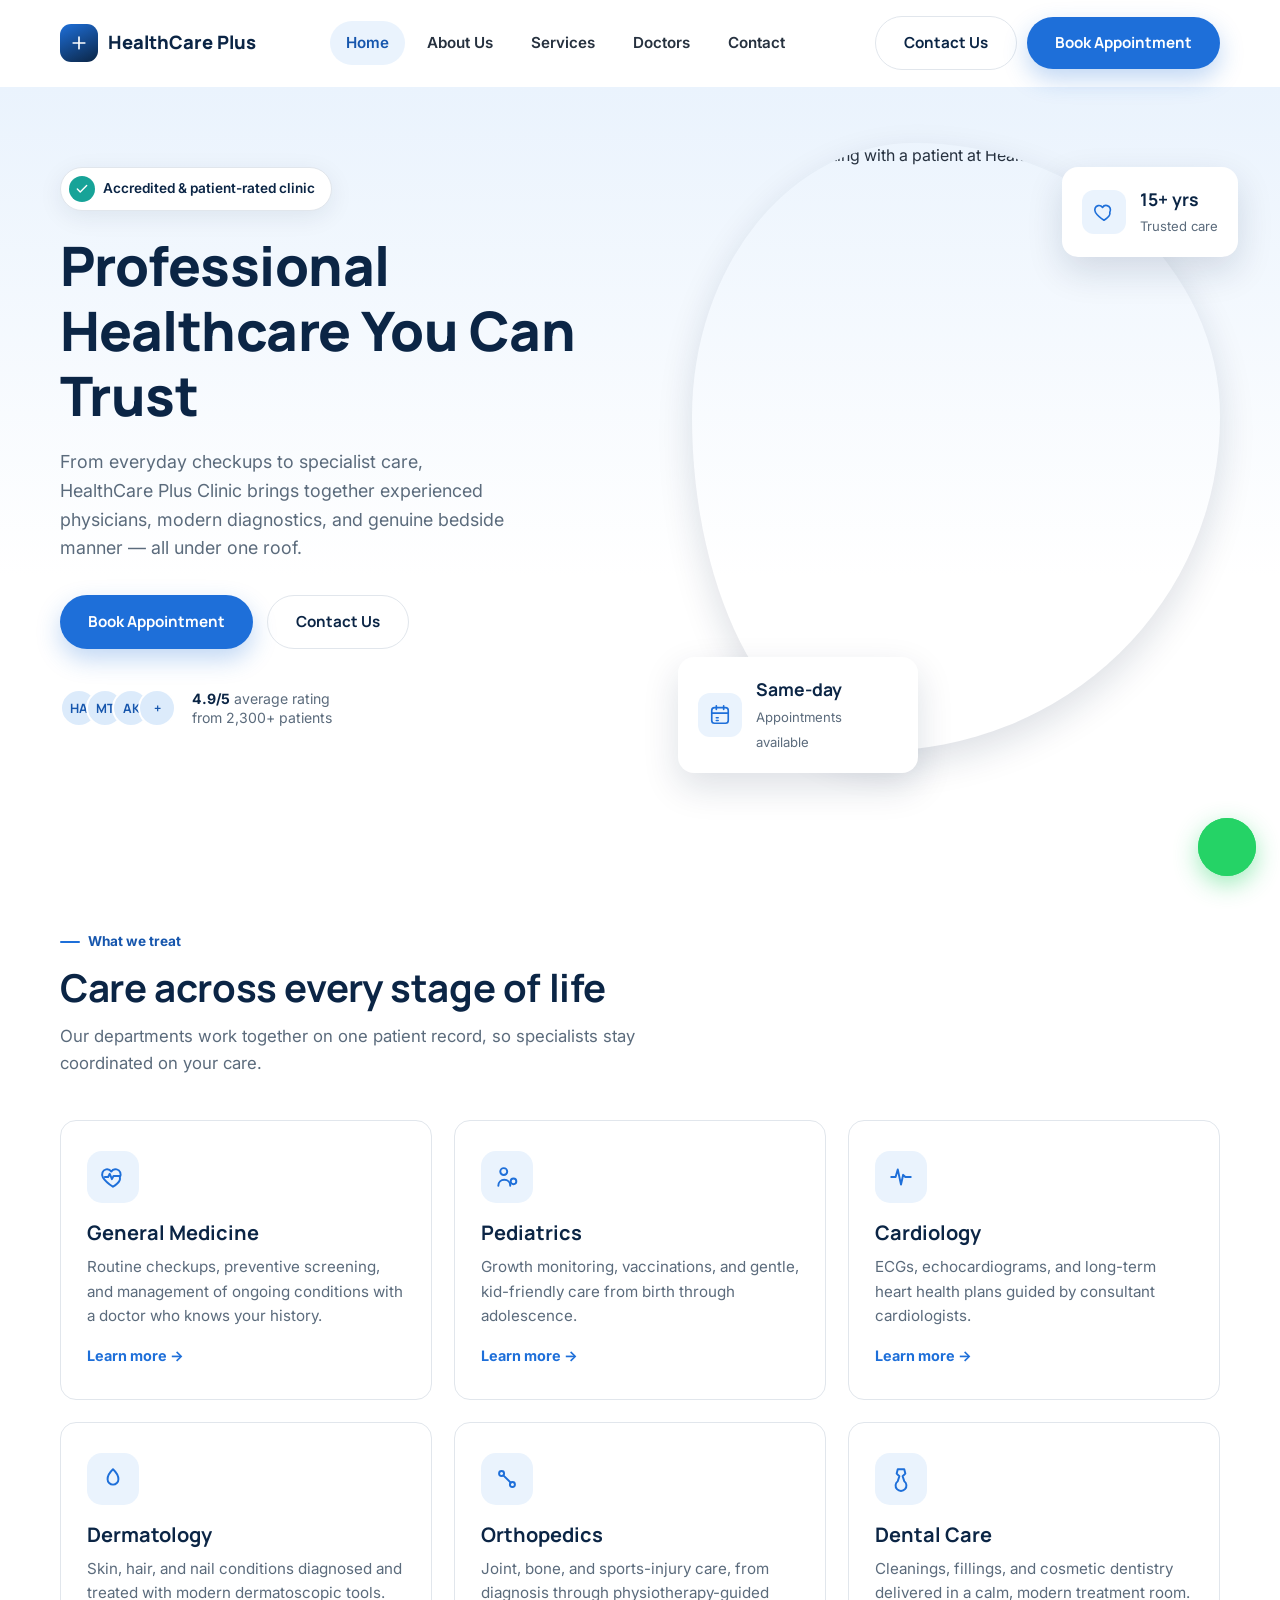
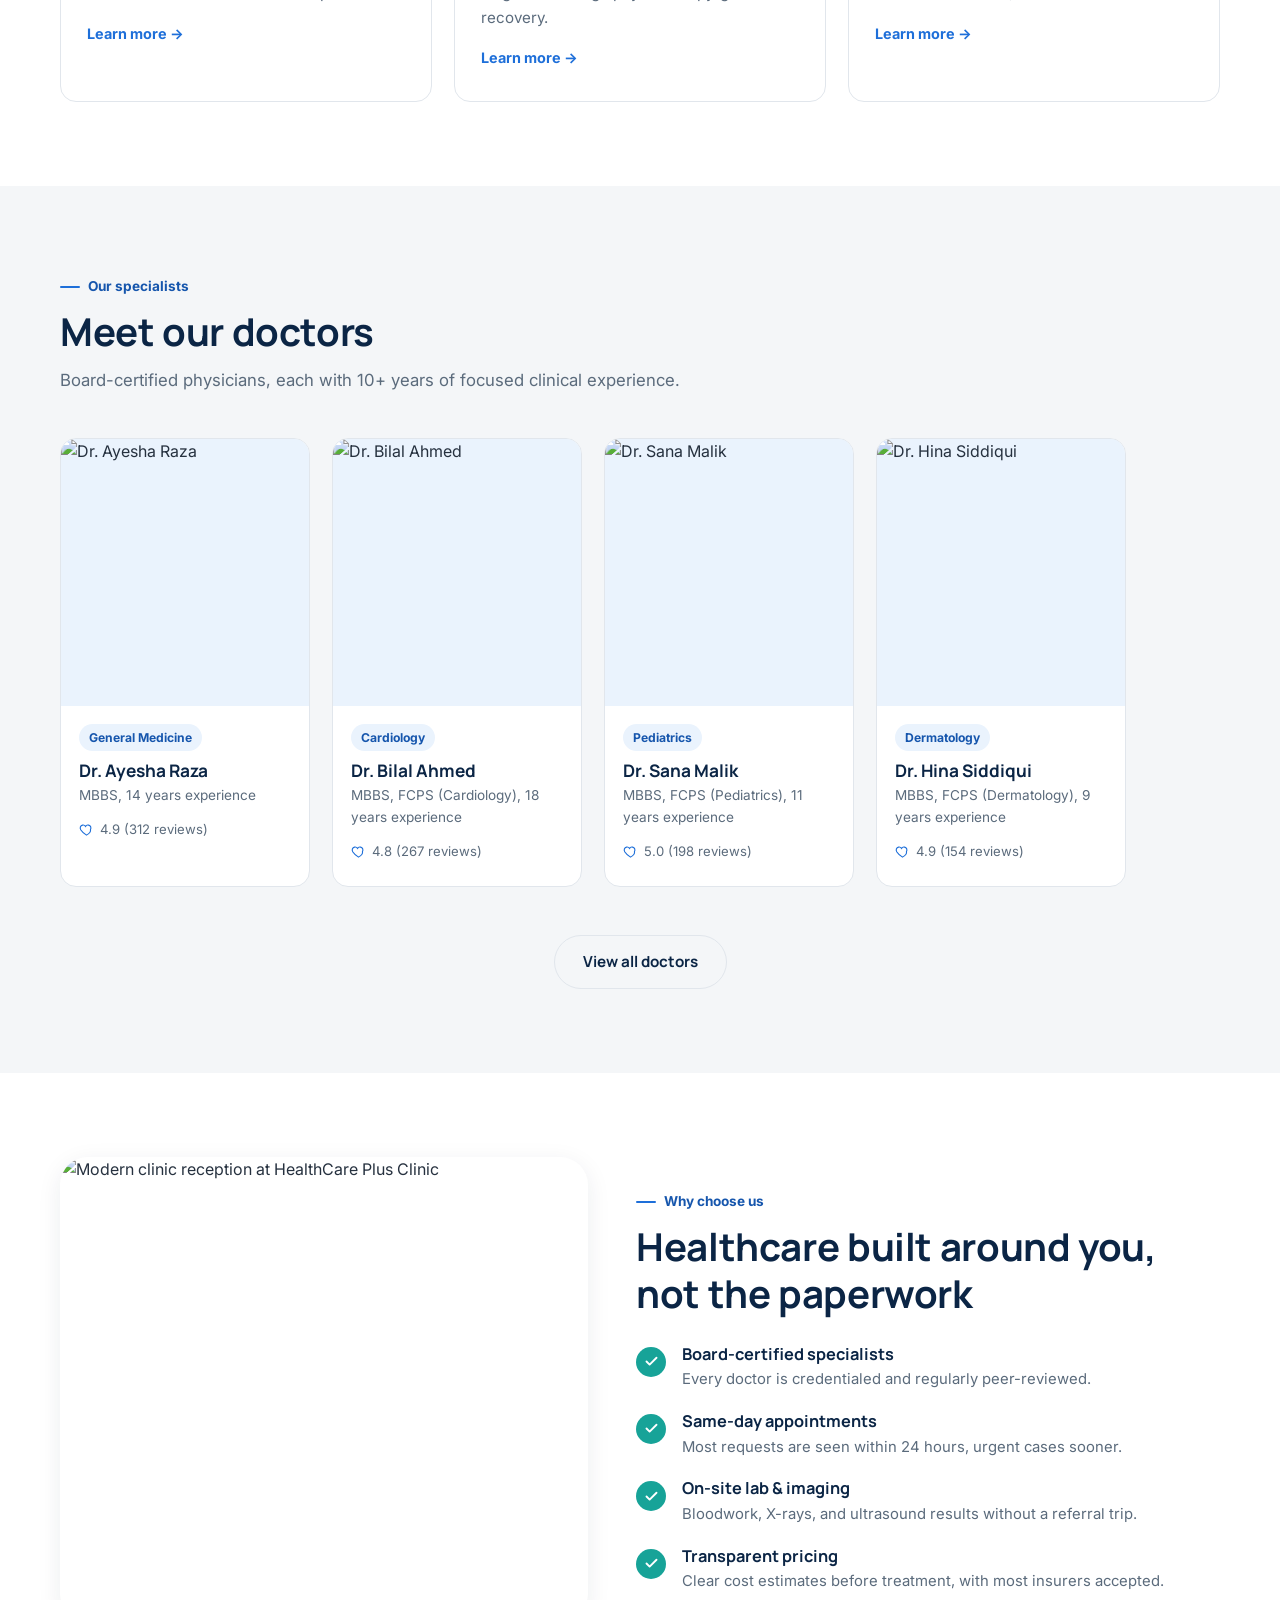
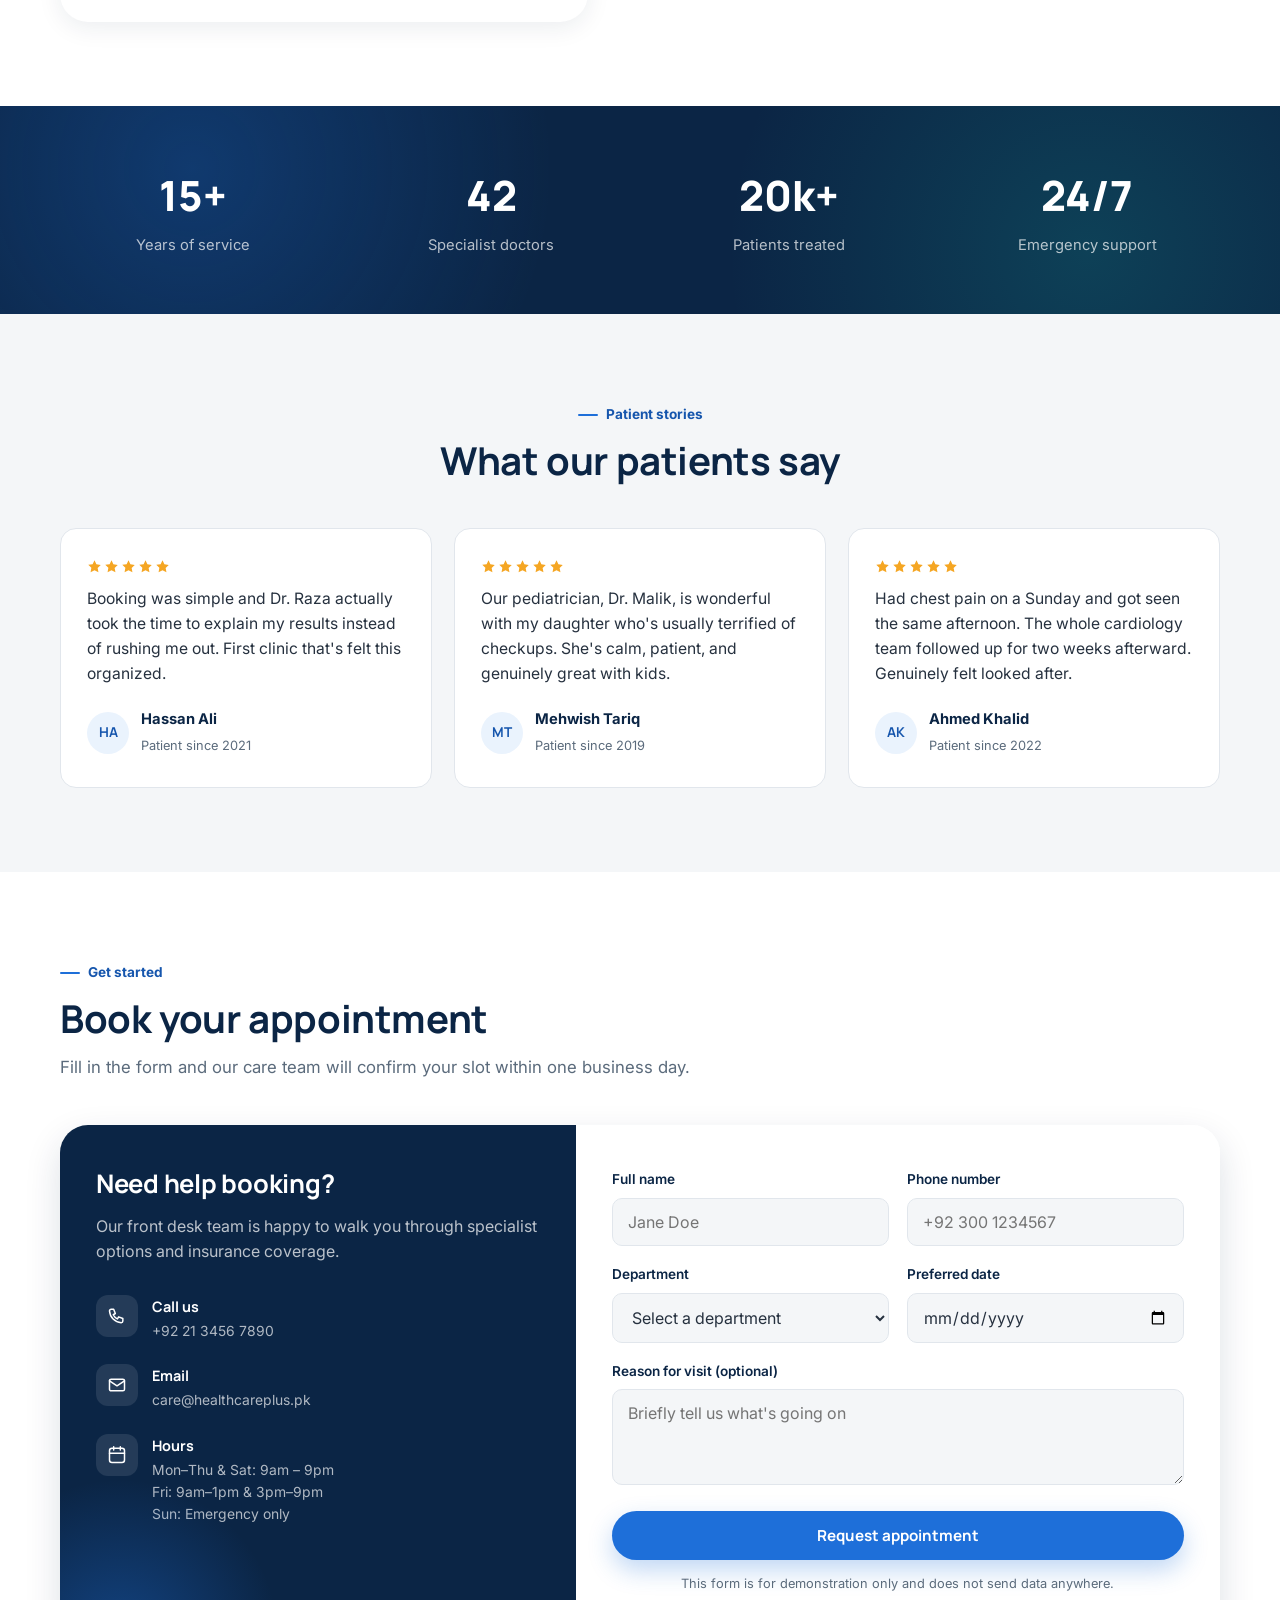
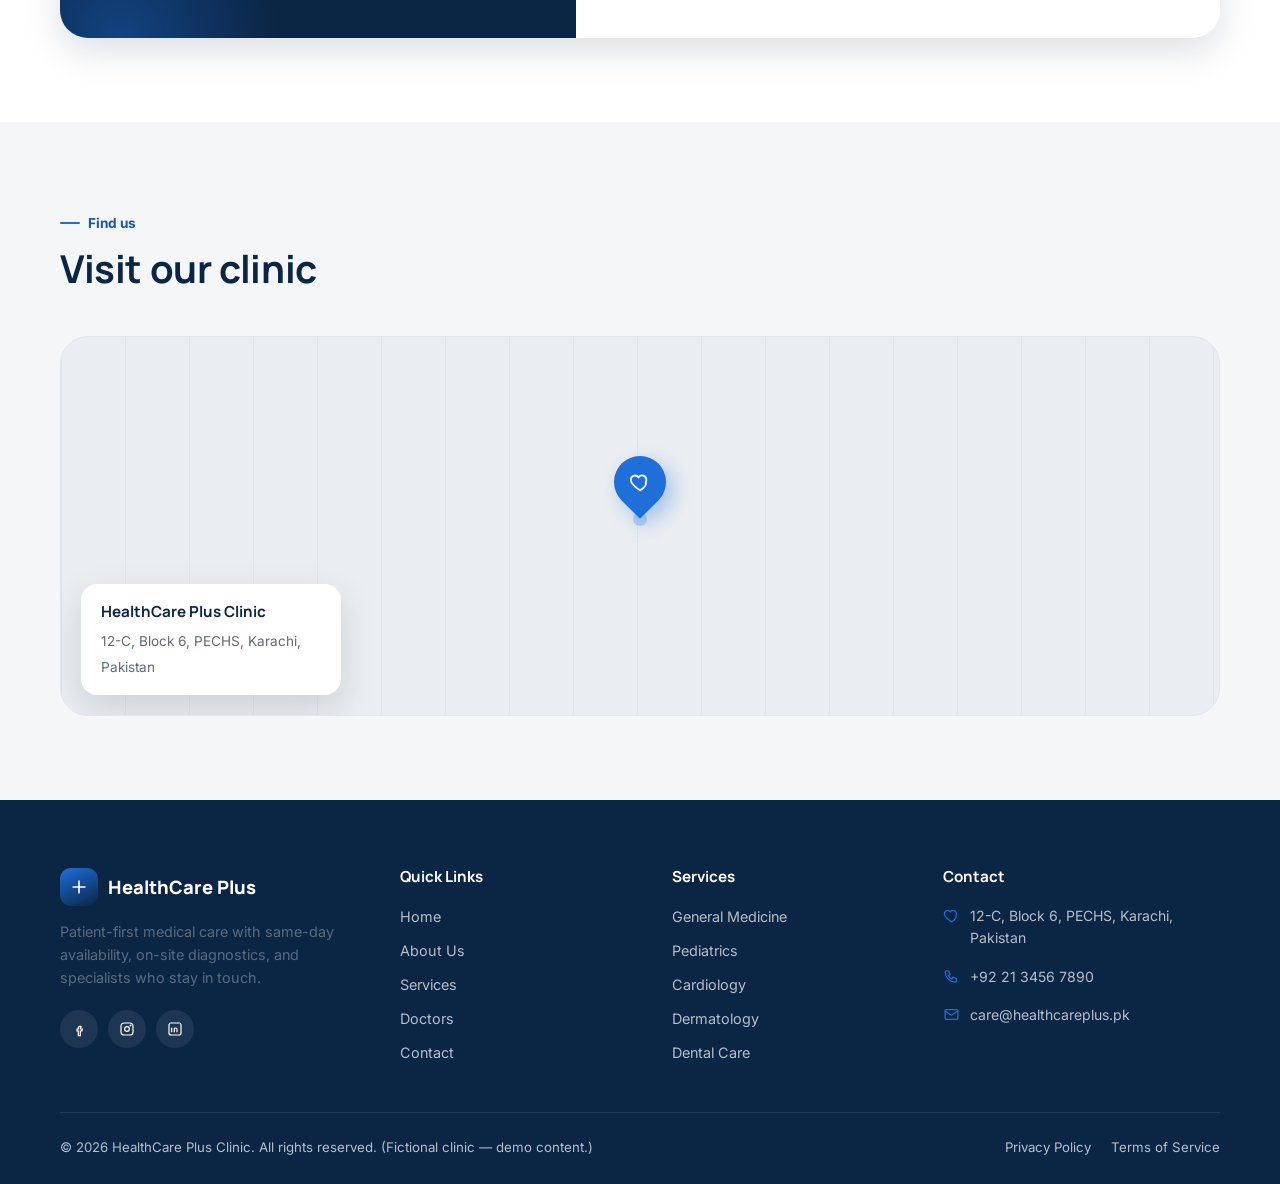
==== index.html @ 126f8489 "Add files via upload" ====
<!DOCTYPE html>
<html lang="en">
<head>
<meta charset="UTF-8">
<meta name="viewport" content="width=device-width, initial-scale=1.0">
<title>HealthCare Plus Clinic — Professional Healthcare You Can Trust | Karachi</title>
<meta name="description" content="HealthCare Plus Clinic offers trusted, patient-first medical care in Karachi across general medicine, pediatrics, cardiology, dermatology and more.">
<link rel="stylesheet" href="css/style.css">
</head>
<body>

<!-- ===================== NAV ===================== -->
<header class="nav">
  <div class="nav-inner">
    <a href="index.html" class="brand">
      <span class="brand-mark">
        <svg viewBox="0 0 24 24" fill="none" stroke="#fff" stroke-width="2" stroke-linecap="round"><path d="M12 5v14M5 12h14"/></svg>
      </span>
      HealthCare Plus
    </a>
    <nav class="nav-links" aria-label="Primary">
      <a href="index.html" class="is-active">Home</a>
      <a href="about.html">About Us</a>
      <a href="services.html">Services</a>
      <a href="doctors.html">Doctors</a>
      <a href="contact.html">Contact</a>
    </nav>
    <div class="nav-cta">
      <a href="contact.html" class="btn btn-outline">Contact Us</a>
      <a href="contact.html#appointment" class="btn btn-primary">Book Appointment</a>
    </div>
    <button class="nav-toggle" aria-label="Toggle menu" aria-expanded="false">
      <span></span><span></span><span></span>
    </button>
  </div>
  <div class="mobile-menu">
    <div class="mobile-menu-inner">
      <a href="index.html" class="is-active">Home</a>
      <a href="about.html">About Us</a>
      <a href="services.html">Services</a>
      <a href="doctors.html">Doctors</a>
      <a href="contact.html">Contact</a>
      <a href="contact.html#appointment" class="btn btn-primary btn-block">Book Appointment</a>
    </div>
  </div>
</header>

<!-- ===================== HERO ===================== -->
<section class="hero">
  <div class="container hero-grid">
    <div>
      <span class="hero-badge">
        <span class="dot"><svg viewBox="0 0 24 24" fill="none" stroke="#fff" stroke-width="2.4" stroke-linecap="round" stroke-linejoin="round"><path d="M4 12l5 5L20 6"/></svg></span>
        Accredited &amp; patient-rated clinic
      </span>
      <h1>Professional Healthcare You Can Trust</h1>
      <p class="lead">From everyday checkups to specialist care, HealthCare Plus Clinic brings together experienced physicians, modern diagnostics, and genuine bedside manner — all under one roof.</p>
      <div class="hero-actions">
        <a href="contact.html#appointment" class="btn btn-primary">Book Appointment</a>
        <a href="contact.html" class="btn btn-outline">Contact Us</a>
      </div>
      <div class="hero-trust">
        <div class="avatars">
          <span>HA</span><span>MT</span><span>AK</span><span>+</span>
        </div>
        <div class="hero-trust-text"><strong>4.9/5</strong> average rating<br>from 2,300+ patients</div>
      </div>
    </div>
    <div class="hero-visual">
      <div class="hero-visual-shape">
        <img src="https://images.unsplash.com/photo-1622253692010-333f2da6031d?auto=format&fit=crop&w=900&q=80" alt="Physician consulting with a patient at HealthCare Plus Clinic">
      </div>
      <div class="hero-float-card hero-float-card--top">
        <div class="icon-badge">
          <svg viewBox="0 0 24 24" fill="none" stroke="#1E6FD9" stroke-width="1.8" stroke-linecap="round" stroke-linejoin="round"><path d="M12 21s-6.7-4.35-9.3-8.6C1 9.1 2.4 5.7 5.6 5c2-.45 3.7.4 4.9 2 .8-1.6 2.9-2.45 4.9-2 3.2.7 4.6 4.1 2.9 7.4C19.7 16.65 12 21 12 21z"/></svg>
        </div>
        <div><strong>15+ yrs</strong><span>Trusted care</span></div>
      </div>
      <div class="hero-float-card">
        <div class="icon-badge">
          <svg viewBox="0 0 24 24" fill="none" stroke="#1E6FD9" stroke-width="1.8" stroke-linecap="round" stroke-linejoin="round"><rect x="3" y="4" width="18" height="17" rx="3"/><path d="M8 2v4M16 2v4M3 10h18M8 15h2M8 18h2"/></svg>
        </div>
        <div><strong>Same-day</strong><span>Appointments available</span></div>
      </div>
    </div>
  </div>
</section>

<!-- ===================== SERVICES OVERVIEW ===================== -->
<section class="section" id="services">
  <div class="container">
    <div class="section-head reveal">
      <span class="tag-eyebrow"><span class="bar"></span>What we treat</span>
      <h2>Care across every stage of life</h2>
      <p>Our departments work together on one patient record, so specialists stay coordinated on your care.</p>
    </div>
    <div class="grid grid--3">
      <div class="card">
        <div class="icon-circle"><svg viewBox="0 0 24 24" fill="none" stroke="#1E6FD9" stroke-width="1.8" stroke-linecap="round" stroke-linejoin="round"><path d="M12 21s-6.7-4.35-9.3-8.6C1 9.1 2.4 5.7 5.6 5c2-.45 3.7.4 4.9 2 .8-1.6 2.9-2.45 4.9-2 3.2.7 4.6 4.1 2.9 7.4C19.7 16.65 12 21 12 21z"/><path d="M4.5 12h3l1.5-3 2 5 1.5-3h5.5"/></svg></div>
        <h3>General Medicine</h3>
        <p>Routine checkups, preventive screening, and management of ongoing conditions with a doctor who knows your history.</p>
        <a href="services.html" class="card-link">Learn more →</a>
      </div>
      <div class="card">
        <div class="icon-circle"><svg viewBox="0 0 24 24" fill="none" stroke="#1E6FD9" stroke-width="1.8" stroke-linecap="round" stroke-linejoin="round"><circle cx="9" cy="7" r="3.2"/><path d="M4 20c0-3.3 2.5-5.5 5.5-5.5S15 16.7 15 20"/><circle cx="18" cy="16" r="2.6"/></svg></div>
        <h3>Pediatrics</h3>
        <p>Growth monitoring, vaccinations, and gentle, kid-friendly care from birth through adolescence.</p>
        <a href="services.html" class="card-link">Learn more →</a>
      </div>
      <div class="card">
        <div class="icon-circle"><svg viewBox="0 0 24 24" fill="none" stroke="#1E6FD9" stroke-width="1.8" stroke-linecap="round" stroke-linejoin="round"><path d="M3 12h4l2-7 3 14 2-9 2 2h5"/></svg></div>
        <h3>Cardiology</h3>
        <p>ECGs, echocardiograms, and long-term heart health plans guided by consultant cardiologists.</p>
        <a href="services.html" class="card-link">Learn more →</a>
      </div>
      <div class="card">
        <div class="icon-circle"><svg viewBox="0 0 24 24" fill="none" stroke="#1E6FD9" stroke-width="1.8" stroke-linecap="round" stroke-linejoin="round"><path d="M12 3c2.8 2.6 5 6 5 9.2A5 5 0 1 1 7 12.2C7 9 9.2 5.6 12 3z"/></svg></div>
        <h3>Dermatology</h3>
        <p>Skin, hair, and nail conditions diagnosed and treated with modern dermatoscopic tools.</p>
        <a href="services.html" class="card-link">Learn more →</a>
      </div>
      <div class="card">
        <div class="icon-circle"><svg viewBox="0 0 24 24" fill="none" stroke="#1E6FD9" stroke-width="1.8" stroke-linecap="round" stroke-linejoin="round"><circle cx="7" cy="7" r="2.3"/><circle cx="17" cy="17" r="2.3"/><path d="M8.6 8.6l6.8 6.8"/></svg></div>
        <h3>Orthopedics</h3>
        <p>Joint, bone, and sports-injury care, from diagnosis through physiotherapy-guided recovery.</p>
        <a href="services.html" class="card-link">Learn more →</a>
      </div>
      <div class="card">
        <div class="icon-circle"><svg viewBox="0 0 24 24" fill="none" stroke="#1E6FD9" stroke-width="1.8" stroke-linecap="round" stroke-linejoin="round"><path d="M9 3h6l1 4-2.5 2.5L15 14a5 5 0 1 1-6 0l1.5-4.5L8 7l1-4z"/></svg></div>
        <h3>Dental Care</h3>
        <p>Cleanings, fillings, and cosmetic dentistry delivered in a calm, modern treatment room.</p>
        <a href="services.html" class="card-link">Learn more →</a>
      </div>
    </div>
  </div>
</section>

<!-- ===================== MEET OUR DOCTORS ===================== -->
<section class="section section--gray">
  <div class="container">
    <div class="section-head reveal">
      <span class="tag-eyebrow"><span class="bar"></span>Our specialists</span>
      <h2>Meet our doctors</h2>
      <p>Board-certified physicians, each with 10+ years of focused clinical experience.</p>
    </div>
    <div class="doctor-scroll">
      <div class="doctor-card">
        <div class="doctor-photo"><img src="https://images.unsplash.com/photo-1559839734-2b71ea197ec2?auto=format&fit=crop&w=500&q=80" alt="Dr. Ayesha Raza"></div>
        <div class="doctor-body">
          <span class="doctor-specialty">General Medicine</span>
          <h3>Dr. Ayesha Raza</h3>
          <p class="cred">MBBS, 14 years experience</p>
          <div class="doctor-meta"><svg viewBox="0 0 24 24" fill="none" stroke="currentColor" stroke-width="1.8"><path d="M12 21s-6.7-4.35-9.3-8.6C1 9.1 2.4 5.7 5.6 5c2-.45 3.7.4 4.9 2 .8-1.6 2.9-2.45 4.9-2 3.2.7 4.6 4.1 2.9 7.4C19.7 16.65 12 21 12 21z"/></svg>4.9 (312 reviews)</div>
        </div>
      </div>
      <div class="doctor-card">
        <div class="doctor-photo"><img src="https://images.unsplash.com/photo-1537368910025-700350fe46c7?auto=format&fit=crop&w=500&q=80" alt="Dr. Bilal Ahmed"></div>
        <div class="doctor-body">
          <span class="doctor-specialty">Cardiology</span>
          <h3>Dr. Bilal Ahmed</h3>
          <p class="cred">MBBS, FCPS (Cardiology), 18 years experience</p>
          <div class="doctor-meta"><svg viewBox="0 0 24 24" fill="none" stroke="currentColor" stroke-width="1.8"><path d="M12 21s-6.7-4.35-9.3-8.6C1 9.1 2.4 5.7 5.6 5c2-.45 3.7.4 4.9 2 .8-1.6 2.9-2.45 4.9-2 3.2.7 4.6 4.1 2.9 7.4C19.7 16.65 12 21 12 21z"/></svg>4.8 (267 reviews)</div>
        </div>
      </div>
      <div class="doctor-card">
        <div class="doctor-photo"><img src="https://images.unsplash.com/photo-1594824476967-48c8b964273f?auto=format&fit=crop&w=500&q=80" alt="Dr. Sana Malik"></div>
        <div class="doctor-body">
          <span class="doctor-specialty">Pediatrics</span>
          <h3>Dr. Sana Malik</h3>
          <p class="cred">MBBS, FCPS (Pediatrics), 11 years experience</p>
          <div class="doctor-meta"><svg viewBox="0 0 24 24" fill="none" stroke="currentColor" stroke-width="1.8"><path d="M12 21s-6.7-4.35-9.3-8.6C1 9.1 2.4 5.7 5.6 5c2-.45 3.7.4 4.9 2 .8-1.6 2.9-2.45 4.9-2 3.2.7 4.6 4.1 2.9 7.4C19.7 16.65 12 21 12 21z"/></svg>5.0 (198 reviews)</div>
        </div>
      </div>
      <div class="doctor-card">
        <div class="doctor-photo"><img src="https://images.unsplash.com/photo-1651008376811-b90baee60c1f?auto=format&fit=crop&w=500&q=80" alt="Dr. Hina Siddiqui"></div>
        <div class="doctor-body">
          <span class="doctor-specialty">Dermatology</span>
          <h3>Dr. Hina Siddiqui</h3>
          <p class="cred">MBBS, FCPS (Dermatology), 9 years experience</p>
          <div class="doctor-meta"><svg viewBox="0 0 24 24" fill="none" stroke="currentColor" stroke-width="1.8"><path d="M12 21s-6.7-4.35-9.3-8.6C1 9.1 2.4 5.7 5.6 5c2-.45 3.7.4 4.9 2 .8-1.6 2.9-2.45 4.9-2 3.2.7 4.6 4.1 2.9 7.4C19.7 16.65 12 21 12 21z"/></svg>4.9 (154 reviews)</div>
        </div>
      </div>
    </div>
    <div class="text-center" style="margin-top:36px;">
      <a href="doctors.html" class="btn btn-outline">View all doctors</a>
    </div>
  </div>
</section>

<!-- ===================== WHY CHOOSE US ===================== -->
<section class="section">
  <div class="container why-grid">
    <div class="why-image reveal">
      <img src="https://images.unsplash.com/photo-1551076805-e1869033e561?auto=format&fit=crop&w=800&q=80" alt="Modern clinic reception at HealthCare Plus Clinic">
    </div>
    <div>
      <span class="tag-eyebrow"><span class="bar"></span>Why choose us</span>
      <h2 style="margin-bottom: 28px;">Healthcare built around you, not the paperwork</h2>
      <div class="check-list">
        <div class="check-item">
          <div class="tick"><svg viewBox="0 0 24 24" fill="none" stroke="currentColor" stroke-width="3" stroke-linecap="round" stroke-linejoin="round"><path d="M4 12l5 5L20 6"/></svg></div>
          <div><h4>Board-certified specialists</h4><p>Every doctor is credentialed and regularly peer-reviewed.</p></div>
        </div>
        <div class="check-item">
          <div class="tick"><svg viewBox="0 0 24 24" fill="none" stroke="currentColor" stroke-width="3" stroke-linecap="round" stroke-linejoin="round"><path d="M4 12l5 5L20 6"/></svg></div>
          <div><h4>Same-day appointments</h4><p>Most requests are seen within 24 hours, urgent cases sooner.</p></div>
        </div>
        <div class="check-item">
          <div class="tick"><svg viewBox="0 0 24 24" fill="none" stroke="currentColor" stroke-width="3" stroke-linecap="round" stroke-linejoin="round"><path d="M4 12l5 5L20 6"/></svg></div>
          <div><h4>On-site lab &amp; imaging</h4><p>Bloodwork, X-rays, and ultrasound results without a referral trip.</p></div>
        </div>
        <div class="check-item">
          <div class="tick"><svg viewBox="0 0 24 24" fill="none" stroke="currentColor" stroke-width="3" stroke-linecap="round" stroke-linejoin="round"><path d="M4 12l5 5L20 6"/></svg></div>
          <div><h4>Transparent pricing</h4><p>Clear cost estimates before treatment, with most insurers accepted.</p></div>
        </div>
      </div>
    </div>
  </div>
</section>

<!-- ===================== STATS ===================== -->
<section class="stats-band">
  <div class="container stats-grid">
    <div><div class="stat-num">15+</div><div class="stat-label">Years of service</div></div>
    <div><div class="stat-num">42</div><div class="stat-label">Specialist doctors</div></div>
    <div><div class="stat-num">20k+</div><div class="stat-label">Patients treated</div></div>
    <div><div class="stat-num">24/7</div><div class="stat-label">Emergency support</div></div>
  </div>
</section>

<!-- ===================== TESTIMONIALS ===================== -->
<section class="section section--gray">
  <div class="container">
    <div class="section-head section-head--center reveal">
      <span class="tag-eyebrow" style="justify-content:center;width:100%;"><span class="bar"></span>Patient stories</span>
      <h2>What our patients say</h2>
    </div>
    <div class="grid grid--3">
      <div class="testimonial-card">
        <div class="stars">
          <svg viewBox="0 0 24 24" fill="currentColor"><path d="M12 2l3 6.5 7 .9-5 4.9 1.3 7-6.3-3.4L5.7 21l1.3-7-5-4.9 7-.9z"/></svg>
          <svg viewBox="0 0 24 24" fill="currentColor"><path d="M12 2l3 6.5 7 .9-5 4.9 1.3 7-6.3-3.4L5.7 21l1.3-7-5-4.9 7-.9z"/></svg>
          <svg viewBox="0 0 24 24" fill="currentColor"><path d="M12 2l3 6.5 7 .9-5 4.9 1.3 7-6.3-3.4L5.7 21l1.3-7-5-4.9 7-.9z"/></svg>
          <svg viewBox="0 0 24 24" fill="currentColor"><path d="M12 2l3 6.5 7 .9-5 4.9 1.3 7-6.3-3.4L5.7 21l1.3-7-5-4.9 7-.9z"/></svg>
          <svg viewBox="0 0 24 24" fill="currentColor"><path d="M12 2l3 6.5 7 .9-5 4.9 1.3 7-6.3-3.4L5.7 21l1.3-7-5-4.9 7-.9z"/></svg>
        </div>
        <p class="quote">Booking was simple and Dr. Raza actually took the time to explain my results instead of rushing me out. First clinic that's felt this organized.</p>
        <div class="testimonial-person">
          <div class="testimonial-avatar">HA</div>
          <div><strong>Hassan Ali</strong><span>Patient since 2021</span></div>
        </div>
      </div>
      <div class="testimonial-card">
        <div class="stars">
          <svg viewBox="0 0 24 24" fill="currentColor"><path d="M12 2l3 6.5 7 .9-5 4.9 1.3 7-6.3-3.4L5.7 21l1.3-7-5-4.9 7-.9z"/></svg>
          <svg viewBox="0 0 24 24" fill="currentColor"><path d="M12 2l3 6.5 7 .9-5 4.9 1.3 7-6.3-3.4L5.7 21l1.3-7-5-4.9 7-.9z"/></svg>
          <svg viewBox="0 0 24 24" fill="currentColor"><path d="M12 2l3 6.5 7 .9-5 4.9 1.3 7-6.3-3.4L5.7 21l1.3-7-5-4.9 7-.9z"/></svg>
          <svg viewBox="0 0 24 24" fill="currentColor"><path d="M12 2l3 6.5 7 .9-5 4.9 1.3 7-6.3-3.4L5.7 21l1.3-7-5-4.9 7-.9z"/></svg>
          <svg viewBox="0 0 24 24" fill="currentColor"><path d="M12 2l3 6.5 7 .9-5 4.9 1.3 7-6.3-3.4L5.7 21l1.3-7-5-4.9 7-.9z"/></svg>
        </div>
        <p class="quote">Our pediatrician, Dr. Malik, is wonderful with my daughter who's usually terrified of checkups. She's calm, patient, and genuinely great with kids.</p>
        <div class="testimonial-person">
          <div class="testimonial-avatar">MT</div>
          <div><strong>Mehwish Tariq</strong><span>Patient since 2019</span></div>
        </div>
      </div>
      <div class="testimonial-card">
        <div class="stars">
          <svg viewBox="0 0 24 24" fill="currentColor"><path d="M12 2l3 6.5 7 .9-5 4.9 1.3 7-6.3-3.4L5.7 21l1.3-7-5-4.9 7-.9z"/></svg>
          <svg viewBox="0 0 24 24" fill="currentColor"><path d="M12 2l3 6.5 7 .9-5 4.9 1.3 7-6.3-3.4L5.7 21l1.3-7-5-4.9 7-.9z"/></svg>
          <svg viewBox="0 0 24 24" fill="currentColor"><path d="M12 2l3 6.5 7 .9-5 4.9 1.3 7-6.3-3.4L5.7 21l1.3-7-5-4.9 7-.9z"/></svg>
          <svg viewBox="0 0 24 24" fill="currentColor"><path d="M12 2l3 6.5 7 .9-5 4.9 1.3 7-6.3-3.4L5.7 21l1.3-7-5-4.9 7-.9z"/></svg>
          <svg viewBox="0 0 24 24" fill="currentColor"><path d="M12 2l3 6.5 7 .9-5 4.9 1.3 7-6.3-3.4L5.7 21l1.3-7-5-4.9 7-.9z"/></svg>
        </div>
        <p class="quote">Had chest pain on a Sunday and got seen the same afternoon. The whole cardiology team followed up for two weeks afterward. Genuinely felt looked after.</p>
        <div class="testimonial-person">
          <div class="testimonial-avatar">AK</div>
          <div><strong>Ahmed Khalid</strong><span>Patient since 2022</span></div>
        </div>
      </div>
    </div>
  </div>
</section>

<!-- ===================== APPOINTMENT FORM ===================== -->
<section class="section" id="appointment">
  <div class="container">
    <div class="section-head reveal">
      <span class="tag-eyebrow"><span class="bar"></span>Get started</span>
      <h2>Book your appointment</h2>
      <p>Fill in the form and our care team will confirm your slot within one business day.</p>
    </div>
    <div class="appointment-wrap">
      <div class="appointment-info">
        <h2>Need help booking?</h2>
        <p>Our front desk team is happy to walk you through specialist options and insurance coverage.</p>
        <div class="info-row">
          <div class="icon-badge"><svg viewBox="0 0 24 24" fill="none" stroke="#fff" stroke-width="1.8" stroke-linecap="round" stroke-linejoin="round"><path d="M5 4h3l2 5-2.5 1.5a11 11 0 0 0 5 5L14 13l5 2v3a2 2 0 0 1-2 2A15 15 0 0 1 3 6a2 2 0 0 1 2-2z"/></svg></div>
          <div><strong>Call us</strong><span>+92 21 3456 7890</span></div>
        </div>
        <div class="info-row">
          <div class="icon-badge"><svg viewBox="0 0 24 24" fill="none" stroke="#fff" stroke-width="1.8" stroke-linecap="round" stroke-linejoin="round"><rect x="3" y="5" width="18" height="14" rx="2"/><path d="M3 7l9 6 9-6"/></svg></div>
          <div><strong>Email</strong><span>care@healthcareplus.pk</span></div>
        </div>
        <div class="info-row">
          <div class="icon-badge"><svg viewBox="0 0 24 24" fill="none" stroke="#fff" stroke-width="1.8" stroke-linecap="round" stroke-linejoin="round"><rect x="3" y="4" width="18" height="17" rx="3"/><path d="M8 2v4M16 2v4M3 10h18"/></svg></div>
          <div><strong>Hours</strong><span>Mon–Thu &amp; Sat: 9am – 9pm<br>Fri: 9am–1pm &amp; 3pm–9pm<br>Sun: Emergency only</span></div>
        </div>
      </div>
      <div class="appointment-form">
        <div class="form-success">
          <svg viewBox="0 0 24 24" fill="none" stroke="currentColor" stroke-width="2.4" stroke-linecap="round" stroke-linejoin="round"><path d="M4 12l5 5L20 6"/></svg>
          Request received — we'll confirm your slot by email shortly.
        </div>
        <form data-appointment-form>
          <div class="form-row two">
            <div class="field"><label for="h-name">Full name</label><input id="h-name" type="text" placeholder="Jane Doe" required></div>
            <div class="field"><label for="h-phone">Phone number</label><input id="h-phone" type="tel" placeholder="+92 300 1234567" required></div>
          </div>
          <div class="form-row two">
            <div class="field"><label for="h-dept">Department</label>
              <select id="h-dept" required>
                <option value="">Select a department</option>
                <option>General Medicine</option>
                <option>Pediatrics</option>
                <option>Cardiology</option>
                <option>Dermatology</option>
                <option>Orthopedics</option>
                <option>Dental Care</option>
              </select>
            </div>
            <div class="field"><label for="h-date">Preferred date</label><input id="h-date" type="date" required></div>
          </div>
          <div class="form-row">
            <div class="field"><label for="h-msg">Reason for visit (optional)</label><textarea id="h-msg" placeholder="Briefly tell us what's going on"></textarea></div>
          </div>
          <button type="submit" class="btn btn-primary btn-block">Request appointment</button>
          <p class="form-note">This form is for demonstration only and does not send data anywhere.</p>
        </form>
      </div>
    </div>
  </div>
</section>

<!-- ===================== MAP ===================== -->
<section class="section section--gray">
  <div class="container">
    <div class="section-head reveal">
      <span class="tag-eyebrow"><span class="bar"></span>Find us</span>
      <h2>Visit our clinic</h2>
    </div>
    <div class="map-block">
      <div class="map-pin">
        <div class="pin-drop"><svg viewBox="0 0 24 24" fill="none" stroke="#fff" stroke-width="2" stroke-linecap="round" stroke-linejoin="round"><path d="M12 21s-6.7-4.35-9.3-8.6C1 9.1 2.4 5.7 5.6 5c2-.45 3.7.4 4.9 2 .8-1.6 2.9-2.45 4.9-2 3.2.7 4.6 4.1 2.9 7.4C19.7 16.65 12 21 12 21z"/></svg></div>
        <div class="pin-pulse"></div>
      </div>
      <div class="map-card">
        <strong>HealthCare Plus Clinic</strong>
        <span>12-C, Block 6, PECHS, Karachi, Pakistan</span>
      </div>
    </div>
  </div>
</section>

<!-- ===================== FOOTER ===================== -->
<footer class="footer">
  <div class="container">
    <div class="footer-grid">
      <div class="footer-brand">
        <div class="brand">
          <span class="brand-mark"><svg viewBox="0 0 24 24" fill="none" stroke="#fff" stroke-width="2" stroke-linecap="round"><path d="M12 5v14M5 12h14"/></svg></span>
          HealthCare Plus
        </div>
        <p>Patient-first medical care with same-day availability, on-site diagnostics, and specialists who stay in touch.</p>
        <div class="social-row">
          <a href="#" aria-label="Facebook"><svg viewBox="0 0 24 24" fill="none" stroke="#fff" stroke-width="1.8"><path d="M15 8h-2a2 2 0 0 0-2 2v2H9v3h2v7h3v-7h2.5l.5-3H14v-1.5a1 1 0 0 1 1-1H15z"/></svg></a>
          <a href="#" aria-label="Instagram"><svg viewBox="0 0 24 24" fill="none" stroke="#fff" stroke-width="1.8"><rect x="3" y="3" width="18" height="18" rx="5"/><circle cx="12" cy="12" r="3.5"/><circle cx="17.2" cy="6.8" r="0.6"/></svg></a>
          <a href="#" aria-label="LinkedIn"><svg viewBox="0 0 24 24" fill="none" stroke="#fff" stroke-width="1.8"><rect x="3" y="3" width="18" height="18" rx="3"/><path d="M7 10v7M7 7v.01M11 17v-4.5a2 2 0 0 1 4 0V17M11 10v7"/></svg></a>
        </div>
      </div>
      <div>
        <h4>Quick Links</h4>
        <div class="footer-links">
          <a href="index.html">Home</a>
          <a href="about.html">About Us</a>
          <a href="services.html">Services</a>
          <a href="doctors.html">Doctors</a>
          <a href="contact.html">Contact</a>
        </div>
      </div>
      <div>
        <h4>Services</h4>
        <div class="footer-links">
          <a href="services.html">General Medicine</a>
          <a href="services.html">Pediatrics</a>
          <a href="services.html">Cardiology</a>
          <a href="services.html">Dermatology</a>
          <a href="services.html">Dental Care</a>
        </div>
      </div>
      <div>
        <h4>Contact</h4>
        <div class="footer-contact-item">
          <svg viewBox="0 0 24 24" fill="none" stroke="currentColor" stroke-width="1.8" stroke-linecap="round" stroke-linejoin="round"><path d="M12 21s-6.7-4.35-9.3-8.6C1 9.1 2.4 5.7 5.6 5c2-.45 3.7.4 4.9 2 .8-1.6 2.9-2.45 4.9-2 3.2.7 4.6 4.1 2.9 7.4C19.7 16.65 12 21 12 21z"/></svg>
          <span>12-C, Block 6, PECHS, Karachi, Pakistan</span>
        </div>
        <div class="footer-contact-item">
          <svg viewBox="0 0 24 24" fill="none" stroke="currentColor" stroke-width="1.8" stroke-linecap="round" stroke-linejoin="round"><path d="M5 4h3l2 5-2.5 1.5a11 11 0 0 0 5 5L14 13l5 2v3a2 2 0 0 1-2 2A15 15 0 0 1 3 6a2 2 0 0 1 2-2z"/></svg>
          <span>+92 21 3456 7890</span>
        </div>
        <div class="footer-contact-item">
          <svg viewBox="0 0 24 24" fill="none" stroke="currentColor" stroke-width="1.8" stroke-linecap="round" stroke-linejoin="round"><rect x="3" y="5" width="18" height="14" rx="2"/><path d="M3 7l9 6 9-6"/></svg>
          <span>care@healthcareplus.pk</span>
        </div>
      </div>
    </div>
    <div class="footer-bottom">
      <span>© 2026 HealthCare Plus Clinic. All rights reserved. (Fictional clinic — demo content.)</span>
      <div class="footer-bottom-links">
        <a href="#">Privacy Policy</a>
        <a href="#">Terms of Service</a>
      </div>
    </div>
  </div>
</footer>

<!-- ===================== WHATSAPP FLOAT ===================== -->
<a href="https://wa.me/923001234567" class="whatsapp-float" aria-label="Chat with us on WhatsApp" target="_blank" rel="noopener">
  <span class="ping"></span>
  <svg viewBox="0 0 24 24" fill="currentColor"><path d="M12 2a10 10 0 0 0-8.6 15.1L2 22l5.1-1.3A10 10 0 1 0 12 2zm5.6 14.2c-.2.7-1.4 1.3-2 1.4-.5.1-1.1.1-1.8-.1-.4-.1-.9-.3-1.6-.6-2.8-1.2-4.6-4-4.7-4.2-.1-.2-1.1-1.5-1.1-2.8 0-1.3.7-2 1-2.2.2-.2.5-.3.7-.3h.5c.2 0 .4 0 .6.4.2.5.7 1.7.8 1.8.1.2.1.4 0 .6-.1.2-.2.3-.3.5-.2.2-.3.3-.5.5-.2.2-.3.4-.1.7.2.3.7 1.2 1.6 1.9 1.1.9 1.9 1.2 2.2 1.4.3.1.5.1.6-.1.2-.2.7-.8.9-1.1.2-.3.4-.2.6-.1.2.1 1.5.7 1.8.8.3.1.5.2.5.3.1.2.1.6-.1 1.3z"/></svg>
</a>

<script src="js/script.js"></script>
</body>
</html>
---- css/style.css ----
/* ==========================================================================
   HealthCare Plus Clinic — Stylesheet
   ========================================================================== */

@import url('https://fonts.googleapis.com/css2?family=Manrope:wght@500;600;700;800&family=Inter:wght@400;500;600&display=swap');

:root {
  /* Color tokens */
  --navy:        #0B2545;
  --navy-soft:   #123262;
  --blue:        #1E6FD9;
  --blue-dark:   #1656AD;
  --blue-tint:   #EAF3FD;
  --blue-tint-2: #DCEBFB;
  --gray-bg:     #F4F6F8;
  --gray-line:   #E1E6EC;
  --text:        #26313F;
  --text-muted:  #5B6B7C;
  --white:       #FFFFFF;
  --teal:        #17A398;

  /* Type */
  --font-head: 'Manrope', sans-serif;
  --font-body: 'Inter', sans-serif;

  /* Shape */
  --radius-lg: 28px;
  --radius-md: 16px;
  --radius-sm: 10px;

  /* Shadow */
  --shadow-card: 0 6px 24px rgba(11, 37, 69, 0.08);
  --shadow-card-hover: 0 14px 36px rgba(11, 37, 69, 0.14);
  --shadow-nav: 0 2px 18px rgba(11, 37, 69, 0.08);
}

/* ---------- Reset ---------- */
* { margin: 0; padding: 0; box-sizing: border-box; }

html {
  scroll-behavior: smooth;
  font-size: 16px;
}

@media (prefers-reduced-motion: reduce) {
  html { scroll-behavior: auto; }
  *, *::before, *::after { animation-duration: 0.01ms !important; transition-duration: 0.01ms !important; }
}

body {
  font-family: var(--font-body);
  color: var(--text);
  background: var(--white);
  line-height: 1.6;
  -webkit-font-smoothing: antialiased;
  overflow-x: hidden;
}

img { max-width: 100%; display: block; }
a { text-decoration: none; color: inherit; }
ul { list-style: none; }
button { font-family: inherit; cursor: pointer; border: none; background: none; }
input, textarea, select { font-family: inherit; font-size: 1rem; }

h1, h2, h3, h4 {
  font-family: var(--font-head);
  color: var(--navy);
  line-height: 1.2;
  font-weight: 700;
}

h1 { font-size: clamp(2.1rem, 4.5vw, 3.4rem); font-weight: 800; letter-spacing: -0.01em; }
h2 { font-size: clamp(1.7rem, 3vw, 2.4rem); letter-spacing: -0.01em; }
h3 { font-size: 1.25rem; }

p { color: var(--text-muted); }

:focus-visible {
  outline: 2px solid var(--blue);
  outline-offset: 3px;
  border-radius: 4px;
}

.container {
  width: 100%;
  max-width: 1200px;
  margin: 0 auto;
  padding: 0 20px;
}

.section {
  padding: 84px 0;
}

.section--gray { background: var(--gray-bg); }
.section--navy { background: var(--navy); color: var(--white); }
.section--navy h2, .section--navy h3 { color: var(--white); }
.section--navy p { color: rgba(255,255,255,0.72); }

.section-head {
  max-width: 640px;
  margin-bottom: 44px;
}

.section-head p { margin-top: 12px; font-size: 1.05rem; }

.section-head--center { margin-left: auto; margin-right: auto; text-align: center; }

/* ---------- Buttons ---------- */
.btn {
  display: inline-flex;
  align-items: center;
  justify-content: center;
  gap: 8px;
  padding: 14px 28px;
  border-radius: 50px;
  font-family: var(--font-head);
  font-weight: 700;
  font-size: 0.95rem;
  transition: transform 0.25s ease, box-shadow 0.25s ease, background 0.25s ease;
  white-space: nowrap;
}

.btn-primary {
  background: var(--blue);
  color: var(--white);
  box-shadow: 0 10px 24px rgba(30, 111, 217, 0.28);
}
.btn-primary:hover { background: var(--blue-dark); transform: translateY(-2px); box-shadow: 0 14px 30px rgba(30, 111, 217, 0.34); }

.btn-outline {
  background: transparent;
  color: var(--navy);
  border: 1.5px solid var(--gray-line);
}
.btn-outline:hover { border-color: var(--blue); color: var(--blue); transform: translateY(-2px); }

.btn-outline-light {
  background: transparent;
  color: var(--white);
  border: 1.5px solid rgba(255,255,255,0.4);
}
.btn-outline-light:hover { border-color: var(--white); background: rgba(255,255,255,0.08); }

.btn-block { width: 100%; }

/* ---------- Navigation ---------- */
.nav {
  position: sticky;
  top: 0;
  z-index: 100;
  background: rgba(255,255,255,0.92);
  backdrop-filter: blur(10px);
  border-bottom: 1px solid transparent;
  transition: box-shadow 0.3s ease, border-color 0.3s ease;
}

.nav.is-scrolled {
  box-shadow: var(--shadow-nav);
  border-color: var(--gray-line);
}

.nav-inner {
  display: flex;
  align-items: center;
  justify-content: space-between;
  padding: 16px 20px;
  max-width: 1200px;
  margin: 0 auto;
}

.brand {
  display: flex;
  align-items: center;
  gap: 10px;
  font-family: var(--font-head);
  font-weight: 800;
  font-size: 1.15rem;
  color: var(--navy);
}

.brand-mark {
  width: 38px;
  height: 38px;
  border-radius: 11px;
  background: linear-gradient(155deg, var(--blue) 0%, var(--navy) 100%);
  display: flex;
  align-items: center;
  justify-content: center;
  flex-shrink: 0;
}

.brand-mark svg { width: 20px; height: 20px; }

.nav-links {
  display: none;
  align-items: center;
  gap: 6px;
}

.nav-links a {
  padding: 10px 16px;
  border-radius: 50px;
  font-weight: 600;
  font-size: 0.95rem;
  color: var(--text);
  transition: background 0.2s ease, color 0.2s ease;
}

.nav-links a:hover { background: var(--blue-tint); color: var(--blue-dark); }
.nav-links a.is-active { background: var(--blue-tint); color: var(--blue-dark); }

.nav-cta { display: none; align-items: center; gap: 10px; }

.nav-toggle {
  display: flex;
  flex-direction: column;
  gap: 5px;
  padding: 8px;
}
.nav-toggle span {
  width: 22px;
  height: 2px;
  background: var(--navy);
  border-radius: 2px;
  transition: transform 0.25s ease, opacity 0.25s ease;
}
.nav-toggle.is-open span:nth-child(1) { transform: translateY(7px) rotate(45deg); }
.nav-toggle.is-open span:nth-child(2) { opacity: 0; }
.nav-toggle.is-open span:nth-child(3) { transform: translateY(-7px) rotate(-45deg); }

.mobile-menu {
  max-height: 0;
  overflow: hidden;
  background: var(--white);
  border-bottom: 1px solid var(--gray-line);
  transition: max-height 0.35s ease;
}
.mobile-menu.is-open { max-height: 480px; }
.mobile-menu-inner { padding: 8px 20px 22px; display: flex; flex-direction: column; gap: 4px; }
.mobile-menu a {
  padding: 12px 6px;
  font-weight: 600;
  border-bottom: 1px solid var(--gray-line);
}
.mobile-menu a.is-active { color: var(--blue); }
.mobile-menu .btn { margin-top: 14px; }

@media (min-width: 960px) {
  .nav-links { display: flex; }
  .nav-cta { display: flex; }
  .nav-toggle { display: none; }
  .mobile-menu { display: none; }
}

/* ---------- Page header (inner pages) ---------- */
.page-header {
  background: var(--navy);
  padding: 64px 0 72px;
  position: relative;
  overflow: hidden;
}
.page-header::after {
  content: "";
  position: absolute;
  width: 480px;
  height: 480px;
  border-radius: 50%;
  background: radial-gradient(circle, rgba(30,111,217,0.35) 0%, rgba(30,111,217,0) 70%);
  top: -220px;
  right: -140px;
}
.page-header .eyebrow-path {
  color: rgba(255,255,255,0.6);
  font-size: 0.9rem;
  margin-bottom: 14px;
  font-weight: 500;
}
.page-header .eyebrow-path a { color: rgba(255,255,255,0.85); }
.page-header .eyebrow-path a:hover { text-decoration: underline; }
.page-header h1 { color: var(--white); max-width: 680px; }
.page-header p { color: rgba(255,255,255,0.75); max-width: 560px; margin-top: 16px; font-size: 1.08rem; }

/* ---------- Hero (home) ---------- */
.hero {
  padding: 56px 0 90px;
  background: linear-gradient(180deg, var(--blue-tint) 0%, var(--white) 65%);
  position: relative;
  overflow: hidden;
}

.hero-grid {
  display: grid;
  grid-template-columns: 1fr;
  gap: 48px;
  align-items: center;
}

.hero-badge {
  display: inline-flex;
  align-items: center;
  gap: 8px;
  background: var(--white);
  border: 1px solid var(--gray-line);
  padding: 8px 16px 8px 8px;
  border-radius: 50px;
  font-size: 0.85rem;
  font-weight: 600;
  color: var(--navy);
  box-shadow: var(--shadow-card);
  margin-bottom: 22px;
}
.hero-badge .dot { width: 26px; height: 26px; border-radius: 50%; background: var(--teal); display: flex; align-items: center; justify-content: center; }
.hero-badge .dot svg { width: 14px; height: 14px; }

.hero h1 { margin-bottom: 20px; }
.hero .lead { font-size: 1.12rem; max-width: 480px; margin-bottom: 32px; }

.hero-actions {
  display: flex;
  flex-wrap: wrap;
  gap: 14px;
  margin-bottom: 40px;
}

.hero-trust {
  display: flex;
  align-items: center;
  gap: 16px;
}
.hero-trust .avatars { display: flex; }
.hero-trust .avatars span {
  width: 38px; height: 38px; border-radius: 50%;
  border: 2.5px solid var(--white);
  margin-left: -12px;
  background: var(--blue-tint-2);
  display: flex; align-items: center; justify-content: center;
  font-family: var(--font-head); font-weight: 700; font-size: 0.8rem; color: var(--blue-dark);
}
.hero-trust .avatars span:first-child { margin-left: 0; }
.hero-trust-text { font-size: 0.88rem; color: var(--text-muted); line-height: 1.35; }
.hero-trust-text strong { color: var(--navy); }

.hero-visual { position: relative; }

.hero-visual-shape {
  border-radius: 42% 58% 65% 35% / 45% 45% 55% 55%;
  overflow: hidden;
  aspect-ratio: 4 / 4.6;
  box-shadow: var(--shadow-card-hover);
}
.hero-visual-shape img { width: 100%; height: 100%; object-fit: cover; }

.hero-float-card {
  position: absolute;
  bottom: -22px;
  left: -14px;
  background: var(--white);
  border-radius: var(--radius-md);
  box-shadow: var(--shadow-card-hover);
  padding: 18px 20px;
  display: flex;
  align-items: center;
  gap: 14px;
  max-width: 240px;
}
.hero-float-card .icon-badge { width: 44px; height: 44px; border-radius: 12px; background: var(--blue-tint); display: flex; align-items: center; justify-content: center; flex-shrink: 0; }
.hero-float-card .icon-badge svg { width: 22px; height: 22px; color: var(--blue); }
.hero-float-card strong { display: block; font-family: var(--font-head); color: var(--navy); font-size: 1.1rem; }
.hero-float-card span { font-size: 0.82rem; color: var(--text-muted); }

.hero-float-card--top {
  position: absolute;
  top: 24px;
  right: -18px;
  bottom: auto;
  left: auto;
  max-width: 190px;
}

@media (min-width: 860px) {
  .hero-grid { grid-template-columns: 1.05fr 0.95fr; }
  .hero .lead { max-width: 460px; }
}

/* ---------- Icon badges ---------- */
.icon-circle {
  width: 52px;
  height: 52px;
  border-radius: 15px;
  background: var(--blue-tint);
  display: flex;
  align-items: center;
  justify-content: center;
  margin-bottom: 18px;
}
.icon-circle svg { width: 26px; height: 26px; color: var(--blue); }

/* ---------- Cards grid: Services ---------- */
.grid {
  display: grid;
  gap: 22px;
  grid-template-columns: 1fr;
}

@media (min-width: 620px) { .grid--2 { grid-template-columns: 1fr 1fr; } }
@media (min-width: 860px) {
  .grid--3 { grid-template-columns: repeat(3, 1fr); }
  .grid--4 { grid-template-columns: repeat(4, 1fr); }
}

.card {
  background: var(--white);
  border: 1px solid var(--gray-line);
  border-radius: var(--radius-md);
  padding: 30px 26px;
  transition: transform 0.3s ease, box-shadow 0.3s ease, border-color 0.3s ease;
}
.card:hover { transform: translateY(-6px); box-shadow: var(--shadow-card-hover); border-color: transparent; }
.card h3 { margin-bottom: 10px; }
.card p { font-size: 0.95rem; }

.card-link {
  display: inline-flex;
  align-items: center;
  gap: 6px;
  margin-top: 16px;
  font-weight: 700;
  font-size: 0.9rem;
  color: var(--blue);
}

.service-card-foot {
  margin-top: 16px;
  padding-top: 14px;
  border-top: 1px solid var(--gray-line);
  font-size: 0.82rem;
  color: var(--text-muted);
  display: flex;
  justify-content: space-between;
}

/* ---------- Doctors ---------- */
.doctor-scroll {
  display: flex;
  gap: 22px;
  overflow-x: auto;
  padding-bottom: 12px;
  scroll-snap-type: x proximity;
  margin: 0 -20px;
  padding-left: 20px;
  padding-right: 20px;
}
.doctor-scroll::-webkit-scrollbar { height: 6px; }
.doctor-scroll::-webkit-scrollbar-thumb { background: var(--gray-line); border-radius: 4px; }

.doctor-card {
  flex: 0 0 250px;
  scroll-snap-align: start;
  background: var(--white);
  border: 1px solid var(--gray-line);
  border-radius: var(--radius-md);
  overflow: hidden;
  transition: transform 0.3s ease, box-shadow 0.3s ease;
}
.doctor-card:hover { transform: translateY(-6px); box-shadow: var(--shadow-card-hover); }
.doctor-photo { aspect-ratio: 4/4.3; overflow: hidden; background: var(--blue-tint); }
.doctor-photo img { width: 100%; height: 100%; object-fit: cover; }
.doctor-body { padding: 18px 18px 20px; }
.doctor-specialty { display: inline-block; font-size: 0.76rem; font-weight: 700; color: var(--blue-dark); background: var(--blue-tint); padding: 4px 10px; border-radius: 50px; margin-bottom: 10px; }
.doctor-body h3 { margin-bottom: 3px; font-size: 1.08rem; }
.doctor-body .cred { font-size: 0.85rem; color: var(--text-muted); margin-bottom: 12px; }
.doctor-meta { display: flex; align-items: center; gap: 6px; font-size: 0.82rem; color: var(--text-muted); margin-bottom: 4px; }
.doctor-meta svg { width: 15px; height: 15px; color: var(--blue); flex-shrink: 0; }

.doctors-grid .doctor-card { flex: unset; }

/* ---------- Why choose us ---------- */
.why-grid { display: grid; grid-template-columns: 1fr; gap: 48px; align-items: center; }
@media (min-width: 860px) { .why-grid { grid-template-columns: 0.95fr 1.05fr; } }

.why-image { border-radius: var(--radius-lg); overflow: hidden; box-shadow: var(--shadow-card); }
.why-image img { width: 100%; aspect-ratio: 5/4.4; object-fit: cover; }

.check-list { display: flex; flex-direction: column; gap: 20px; }
.check-item { display: flex; gap: 16px; align-items: flex-start; }
.check-item .tick {
  width: 30px; height: 30px; border-radius: 50%;
  background: var(--teal);
  display: flex; align-items: center; justify-content: center;
  flex-shrink: 0; margin-top: 2px;
}
.check-item .tick svg { width: 15px; height: 15px; color: var(--white); }
.check-item h4 { font-family: var(--font-head); color: var(--navy); font-size: 1.02rem; margin-bottom: 4px; }
.check-item p { font-size: 0.93rem; }

/* ---------- Stats band ---------- */
.stats-band {
  background: var(--navy);
  padding: 56px 0;
  position: relative;
  overflow: hidden;
}
.stats-band::before {
  content: "";
  position: absolute;
  inset: 0;
  background: radial-gradient(600px circle at 15% 30%, rgba(30,111,217,0.28), transparent 60%),
              radial-gradient(600px circle at 85% 70%, rgba(23,163,152,0.22), transparent 60%);
}
.stats-grid {
  position: relative;
  display: grid;
  grid-template-columns: repeat(2, 1fr);
  gap: 32px;
  text-align: center;
}
@media (min-width: 760px) { .stats-grid { grid-template-columns: repeat(4, 1fr); } }
.stat-num {
  font-family: var(--font-head);
  font-weight: 800;
  font-size: clamp(2rem, 4vw, 2.6rem);
  color: var(--white);
  margin-bottom: 6px;
}
.stat-label { color: rgba(255,255,255,0.7); font-size: 0.92rem; }

/* ---------- Testimonials ---------- */
.testimonial-card {
  background: var(--white);
  border: 1px solid var(--gray-line);
  border-radius: var(--radius-md);
  padding: 30px 26px;
  position: relative;
}
.testimonial-quote-mark {
  font-family: var(--font-head);
  font-size: 3.4rem;
  color: var(--blue-tint-2);
  line-height: 1;
  font-weight: 800;
  margin-bottom: 6px;
}
.testimonial-card p.quote { color: var(--text); font-size: 0.98rem; margin-bottom: 22px; }
.testimonial-person { display: flex; align-items: center; gap: 12px; }
.testimonial-avatar {
  width: 42px; height: 42px; border-radius: 50%;
  background: var(--blue-tint); color: var(--blue-dark);
  display: flex; align-items: center; justify-content: center;
  font-family: var(--font-head); font-weight: 700; font-size: 0.85rem;
}
.testimonial-person strong { display: block; color: var(--navy); font-size: 0.92rem; }
.testimonial-person span { font-size: 0.8rem; color: var(--text-muted); }
.stars { display: flex; gap: 2px; margin-bottom: 12px; }
.stars svg { width: 15px; height: 15px; color: #F5A623; }

/* ---------- Appointment form ---------- */
.appointment-wrap {
  display: grid;
  grid-template-columns: 1fr;
  border-radius: var(--radius-lg);
  overflow: hidden;
  box-shadow: var(--shadow-card-hover);
}
@media (min-width: 900px) { .appointment-wrap { grid-template-columns: 1fr 1.25fr; } }

.appointment-info {
  background: var(--navy);
  color: var(--white);
  padding: 44px 36px;
  position: relative;
  overflow: hidden;
}
.appointment-info::after {
  content: "";
  position: absolute;
  width: 320px; height: 320px; border-radius: 50%;
  background: radial-gradient(circle, rgba(30,111,217,0.4), transparent 70%);
  bottom: -160px; left: -100px;
}
.appointment-info h2 { color: var(--white); font-size: 1.6rem; margin-bottom: 14px; }
.appointment-info p { color: rgba(255,255,255,0.72); margin-bottom: 30px; }

.info-row { display: flex; gap: 14px; align-items: flex-start; margin-bottom: 22px; position: relative; }
.info-row .icon-badge { width: 42px; height: 42px; border-radius: 12px; background: rgba(255,255,255,0.1); display: flex; align-items: center; justify-content: center; flex-shrink: 0; }
.info-row .icon-badge svg { width: 20px; height: 20px; color: var(--white); }
.info-row strong { display: block; font-size: 0.9rem; color: var(--white); font-family: var(--font-head); margin-bottom: 2px; }
.info-row span, .info-row div { font-size: 0.87rem; color: rgba(255,255,255,0.68); }

.appointment-form { background: var(--white); padding: 44px 36px; }

.form-row { display: grid; grid-template-columns: 1fr; gap: 18px; margin-bottom: 18px; }
@media (min-width: 560px) { .form-row.two { grid-template-columns: 1fr 1fr; } }

.field label {
  display: block;
  font-size: 0.85rem;
  font-weight: 600;
  color: var(--navy);
  margin-bottom: 7px;
}
.field input, .field select, .field textarea {
  width: 100%;
  padding: 13px 15px;
  border: 1.5px solid var(--gray-line);
  border-radius: var(--radius-sm);
  background: var(--gray-bg);
  color: var(--text);
  transition: border-color 0.2s ease, background 0.2s ease;
}
.field input:focus, .field select:focus, .field textarea:focus {
  border-color: var(--blue);
  background: var(--white);
  outline: none;
}
.field textarea { resize: vertical; min-height: 96px; }

.form-note { font-size: 0.8rem; color: var(--text-muted); margin-top: 14px; text-align: center; }

.form-success {
  display: none;
  align-items: center;
  gap: 12px;
  background: #ECFAF3;
  border: 1px solid #B7EBD3;
  color: #12704A;
  padding: 14px 16px;
  border-radius: var(--radius-sm);
  font-size: 0.9rem;
  font-weight: 600;
  margin-bottom: 18px;
}
.form-success.is-visible { display: flex; }
.form-success svg { width: 18px; height: 18px; flex-shrink: 0; }

/* ---------- Map placeholder ---------- */
.map-block {
  border-radius: var(--radius-lg);
  overflow: hidden;
  position: relative;
  height: 380px;
  background:
    linear-gradient(0deg, rgba(11,37,69,0.04), rgba(11,37,69,0.04)),
    repeating-linear-gradient(90deg, #E7EDF3 0 1px, #F4F6F8 1px 64px),
    repeating-linear-gradient(0deg, #E7EDF3 0 1px, #F4F6F8 1px 64px);
  border: 1px solid var(--gray-line);
}
.map-pin {
  position: absolute;
  top: 50%; left: 50%;
  transform: translate(-50%, -100%);
  display: flex;
  flex-direction: column;
  align-items: center;
}
.map-pin .pin-drop {
  width: 52px; height: 52px; border-radius: 50% 50% 50% 0;
  background: var(--blue);
  transform: rotate(-45deg);
  display: flex; align-items: center; justify-content: center;
  box-shadow: 0 10px 20px rgba(30,111,217,0.35);
}
.map-pin .pin-drop svg { transform: rotate(45deg); width: 22px; height: 22px; color: var(--white); }
.map-pin .pin-pulse {
  width: 14px; height: 14px; border-radius: 50%;
  background: rgba(30,111,217,0.25);
  margin-top: 4px;
  animation: pulse 2.2s ease-out infinite;
}
@keyframes pulse {
  0% { transform: scale(1); opacity: 0.8; }
  100% { transform: scale(4); opacity: 0; }
}
.map-card {
  position: absolute;
  left: 20px; bottom: 20px;
  background: var(--white);
  padding: 16px 20px;
  border-radius: var(--radius-md);
  box-shadow: var(--shadow-card-hover);
  max-width: 260px;
}
.map-card strong { display: block; color: var(--navy); font-family: var(--font-head); font-size: 0.95rem; margin-bottom: 4px; }
.map-card span { font-size: 0.85rem; color: var(--text-muted); }

/* ---------- CTA banner ---------- */
.cta-banner {
  background: linear-gradient(135deg, var(--blue) 0%, var(--navy) 100%);
  border-radius: var(--radius-lg);
  padding: 52px 40px;
  display: flex;
  flex-direction: column;
  gap: 24px;
  align-items: flex-start;
  position: relative;
  overflow: hidden;
}
.cta-banner::after {
  content: "";
  position: absolute;
  width: 300px; height: 300px; border-radius: 50%;
  background: rgba(255,255,255,0.06);
  right: -100px; top: -100px;
}
.cta-banner h2 { color: var(--white); max-width: 480px; }
.cta-banner p { color: rgba(255,255,255,0.78); max-width: 460px; }
.cta-actions { display: flex; gap: 14px; flex-wrap: wrap; }
@media (min-width: 780px) {
  .cta-banner { flex-direction: row; align-items: center; justify-content: space-between; }
}

/* ---------- Footer ---------- */
.footer {
  background: var(--navy);
  color: rgba(255,255,255,0.7);
  padding: 68px 0 26px;
}
.footer-grid {
  display: grid;
  grid-template-columns: 1fr;
  gap: 40px;
  margin-bottom: 48px;
}
@media (min-width: 760px) { .footer-grid { grid-template-columns: 1.3fr 1fr 1fr 1.2fr; } }

.footer-brand .brand { color: var(--white); margin-bottom: 14px; }
.footer-brand p { font-size: 0.9rem; max-width: 280px; margin-bottom: 20px; }

.social-row { display: flex; gap: 10px; }
.social-row a {
  width: 38px; height: 38px; border-radius: 50%;
  background: rgba(255,255,255,0.08);
  display: flex; align-items: center; justify-content: center;
  transition: background 0.2s ease;
}
.social-row a:hover { background: var(--blue); }
.social-row svg { width: 16px; height: 16px; color: var(--white); }

.footer h4 { color: var(--white); font-size: 0.95rem; margin-bottom: 18px; }
.footer-links { display: flex; flex-direction: column; gap: 11px; }
.footer-links a { font-size: 0.9rem; transition: color 0.2s ease; }
.footer-links a:hover { color: var(--white); }

.footer-contact-item { display: flex; gap: 10px; margin-bottom: 16px; font-size: 0.88rem; align-items: flex-start; }
.footer-contact-item svg { width: 17px; height: 17px; color: var(--blue); flex-shrink: 0; margin-top: 2px; }

.footer-bottom {
  border-top: 1px solid rgba(255,255,255,0.1);
  padding-top: 24px;
  display: flex;
  flex-direction: column;
  gap: 12px;
  font-size: 0.83rem;
}
@media (min-width: 700px) { .footer-bottom { flex-direction: row; justify-content: space-between; } }
.footer-bottom-links { display: flex; gap: 20px; }

/* ---------- WhatsApp float button ---------- */
.whatsapp-float {
  position: fixed;
  bottom: 24px;
  right: 24px;
  width: 58px;
  height: 58px;
  border-radius: 50%;
  background: #25D366;
  display: flex;
  align-items: center;
  justify-content: center;
  box-shadow: 0 8px 24px rgba(37, 211, 102, 0.45);
  z-index: 90;
  transition: transform 0.25s ease;
}
.whatsapp-float:hover { transform: scale(1.08); }
.whatsapp-float svg { width: 28px; height: 28px; color: var(--white); }
.whatsapp-float .ping {
  position: absolute;
  inset: 0;
  border-radius: 50%;
  background: #25D366;
  animation: pulse-wa 2.4s ease-out infinite;
}
@keyframes pulse-wa {
  0% { transform: scale(1); opacity: 0.55; }
  100% { transform: scale(1.7); opacity: 0; }
}

/* ---------- Timeline (About) ---------- */
.timeline { position: relative; padding-left: 34px; }
.timeline::before {
  content: "";
  position: absolute;
  left: 10px; top: 6px; bottom: 6px;
  width: 2px;
  background: var(--gray-line);
}
.timeline-item { position: relative; padding-bottom: 36px; }
.timeline-item:last-child { padding-bottom: 0; }
.timeline-item::before {
  content: "";
  position: absolute;
  left: -34px; top: 4px;
  width: 22px; height: 22px;
  border-radius: 50%;
  background: var(--white);
  border: 3px solid var(--blue);
}
.timeline-year { font-family: var(--font-head); font-weight: 800; color: var(--blue); font-size: 0.95rem; margin-bottom: 4px; }
.timeline-item h4 { color: var(--navy); margin-bottom: 6px; }
.timeline-item p { font-size: 0.93rem; }

/* ---------- Steps (Services / booking process) ---------- */
.steps-grid { display: grid; grid-template-columns: 1fr; gap: 26px; }
@media (min-width: 860px) { .steps-grid { grid-template-columns: repeat(4, 1fr); } }
.step-card { position: relative; padding-top: 8px; }
.step-num {
  font-family: var(--font-head);
  font-weight: 800;
  font-size: 2.4rem;
  color: var(--blue-tint-2);
  margin-bottom: 6px;
  line-height: 1;
}
.step-card h4 { color: var(--navy); margin-bottom: 8px; font-size: 1.05rem; }
.step-card p { font-size: 0.9rem; }

/* ---------- Values / mission cards ---------- */
.value-card { text-align: left; }

/* ---------- Filter tabs (Doctors page) ---------- */
.filter-tabs { display: flex; flex-wrap: wrap; gap: 10px; margin-bottom: 40px; }
.filter-tab {
  padding: 10px 20px;
  border-radius: 50px;
  border: 1.5px solid var(--gray-line);
  font-weight: 600;
  font-size: 0.88rem;
  color: var(--text-muted);
  transition: all 0.2s ease;
}
.filter-tab:hover { border-color: var(--blue); color: var(--blue); }
.filter-tab.is-active { background: var(--blue); border-color: var(--blue); color: var(--white); }

.doctors-grid { display: grid; grid-template-columns: 1fr; gap: 26px; }
@media (min-width: 620px) { .doctors-grid { grid-template-columns: 1fr 1fr; } }
@media (min-width: 960px) { .doctors-grid { grid-template-columns: repeat(3, 1fr); } }
.doctors-grid .doctor-card[hidden] { display: none; }

/* ---------- Contact info cards ---------- */
.contact-info-card {
  display: flex;
  flex-direction: column;
  gap: 14px;
}
.contact-info-card .icon-circle { margin-bottom: 4px; }

/* ---------- Utility ---------- */
.mt-0 { margin-top: 0 !important; }
.text-center { text-align: center; }
.tag-eyebrow {
  display: inline-flex;
  align-items: center;
  gap: 8px;
  color: var(--blue-dark);
  font-weight: 700;
  font-size: 0.85rem;
  margin-bottom: 12px;
}
.tag-eyebrow .bar { width: 20px; height: 2px; background: var(--blue); border-radius: 2px; }

/* Reveal-on-scroll (single orchestrated moment, not per-card) */
.reveal { opacity: 0; transform: translateY(18px); transition: opacity 0.7s ease, transform 0.7s ease; }
.reveal.is-visible { opacity: 1; transform: translateY(0); }
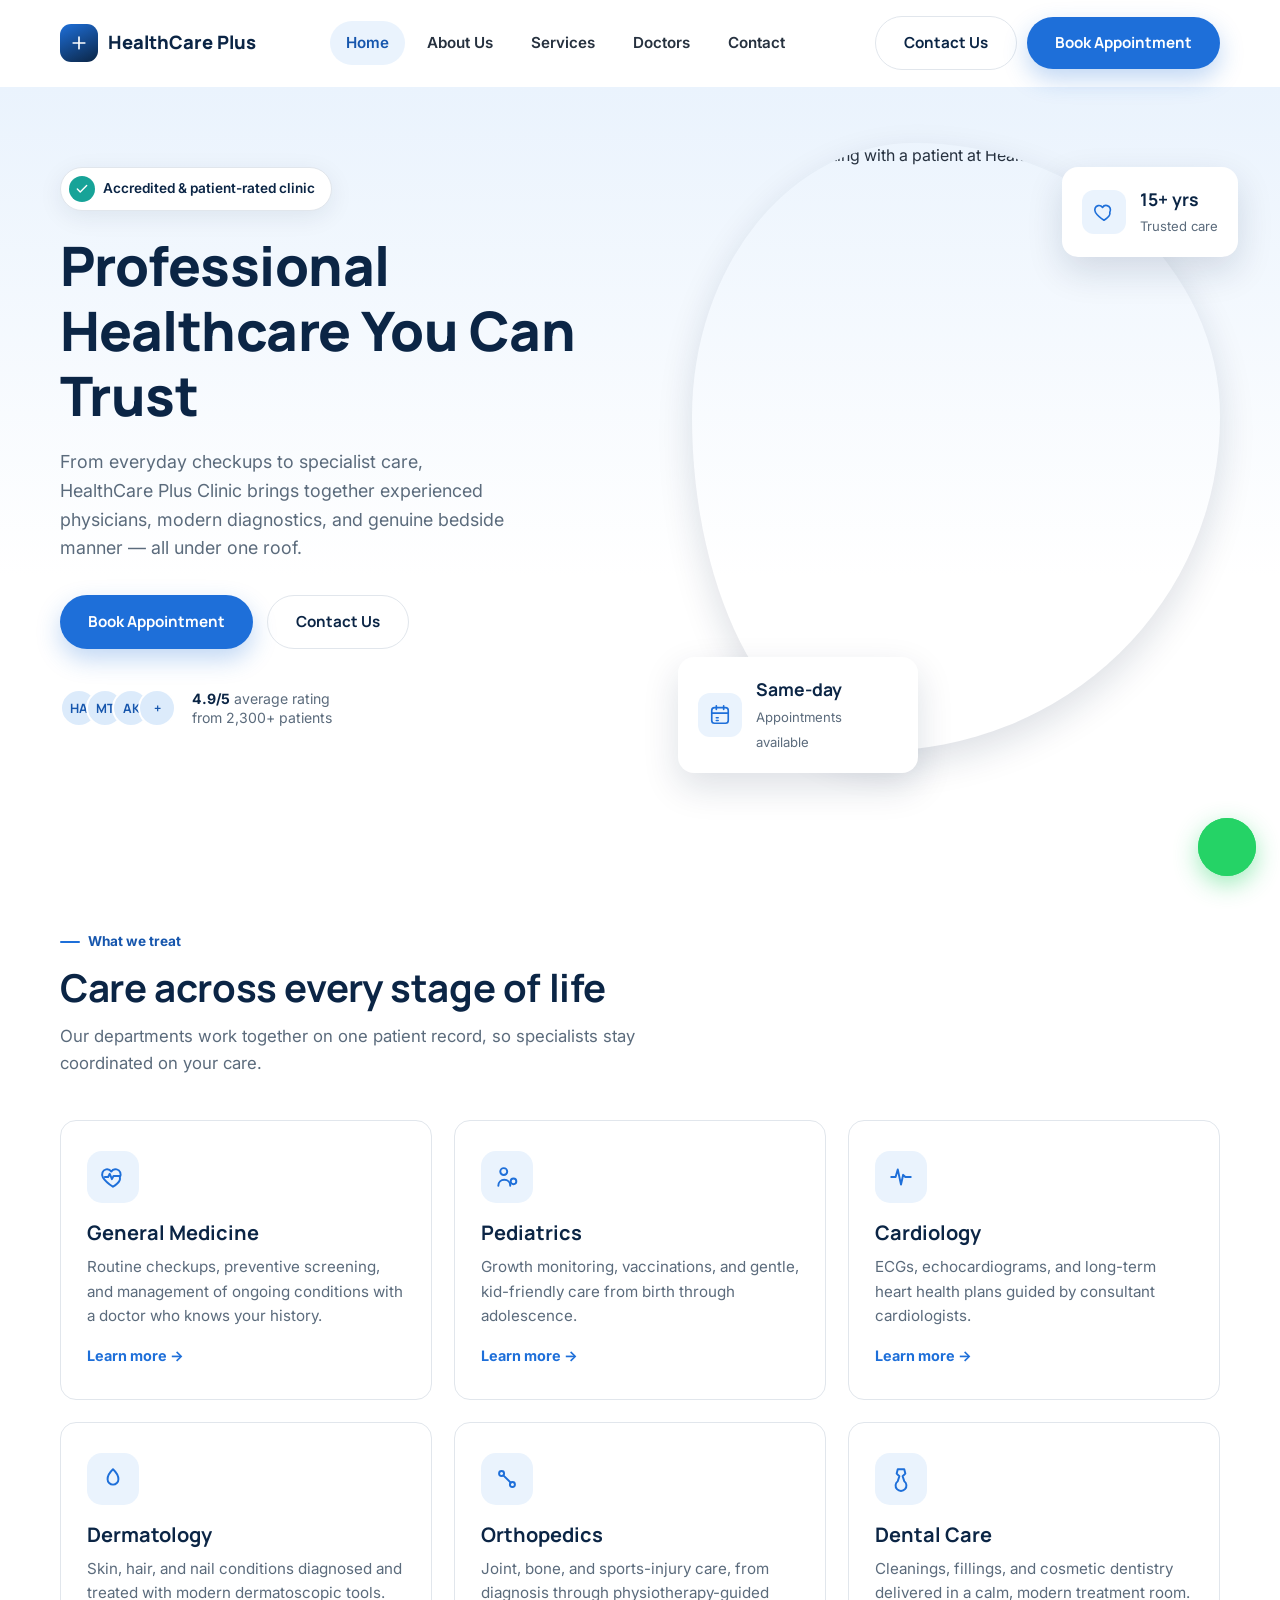
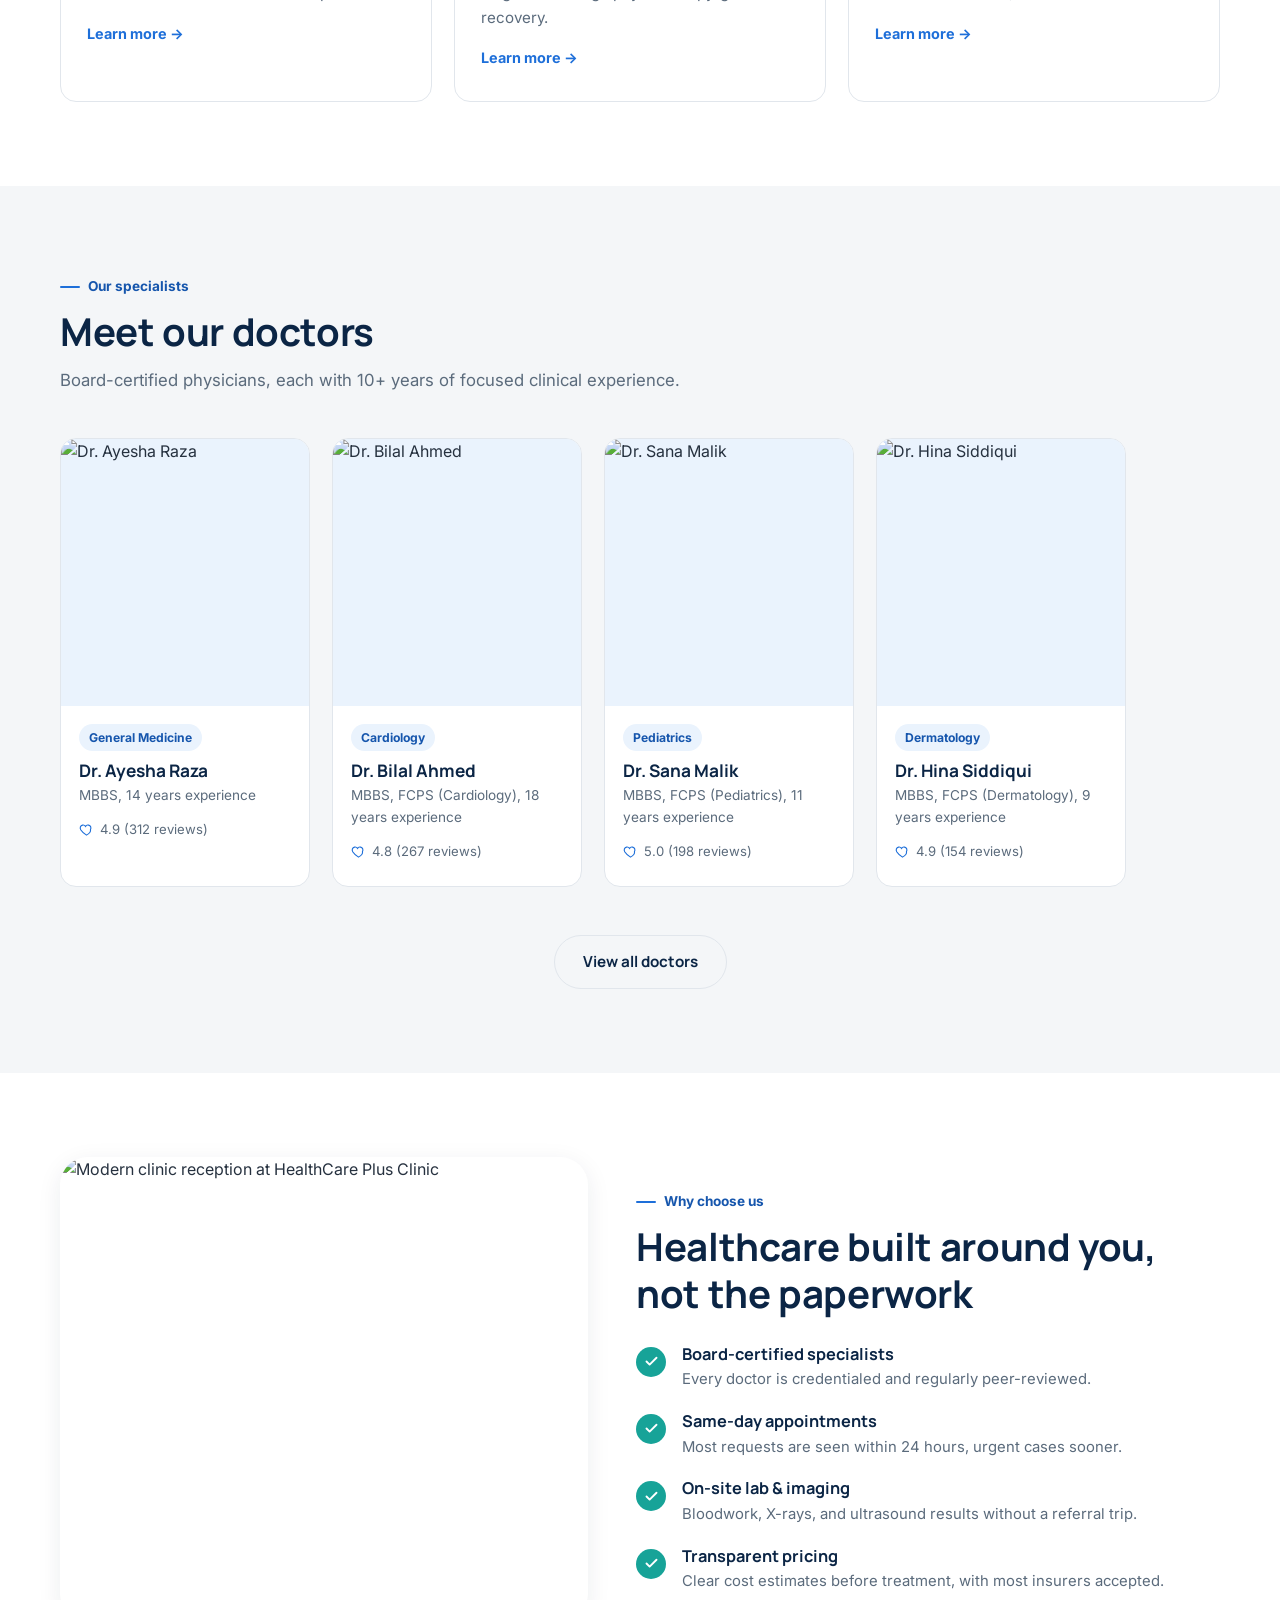
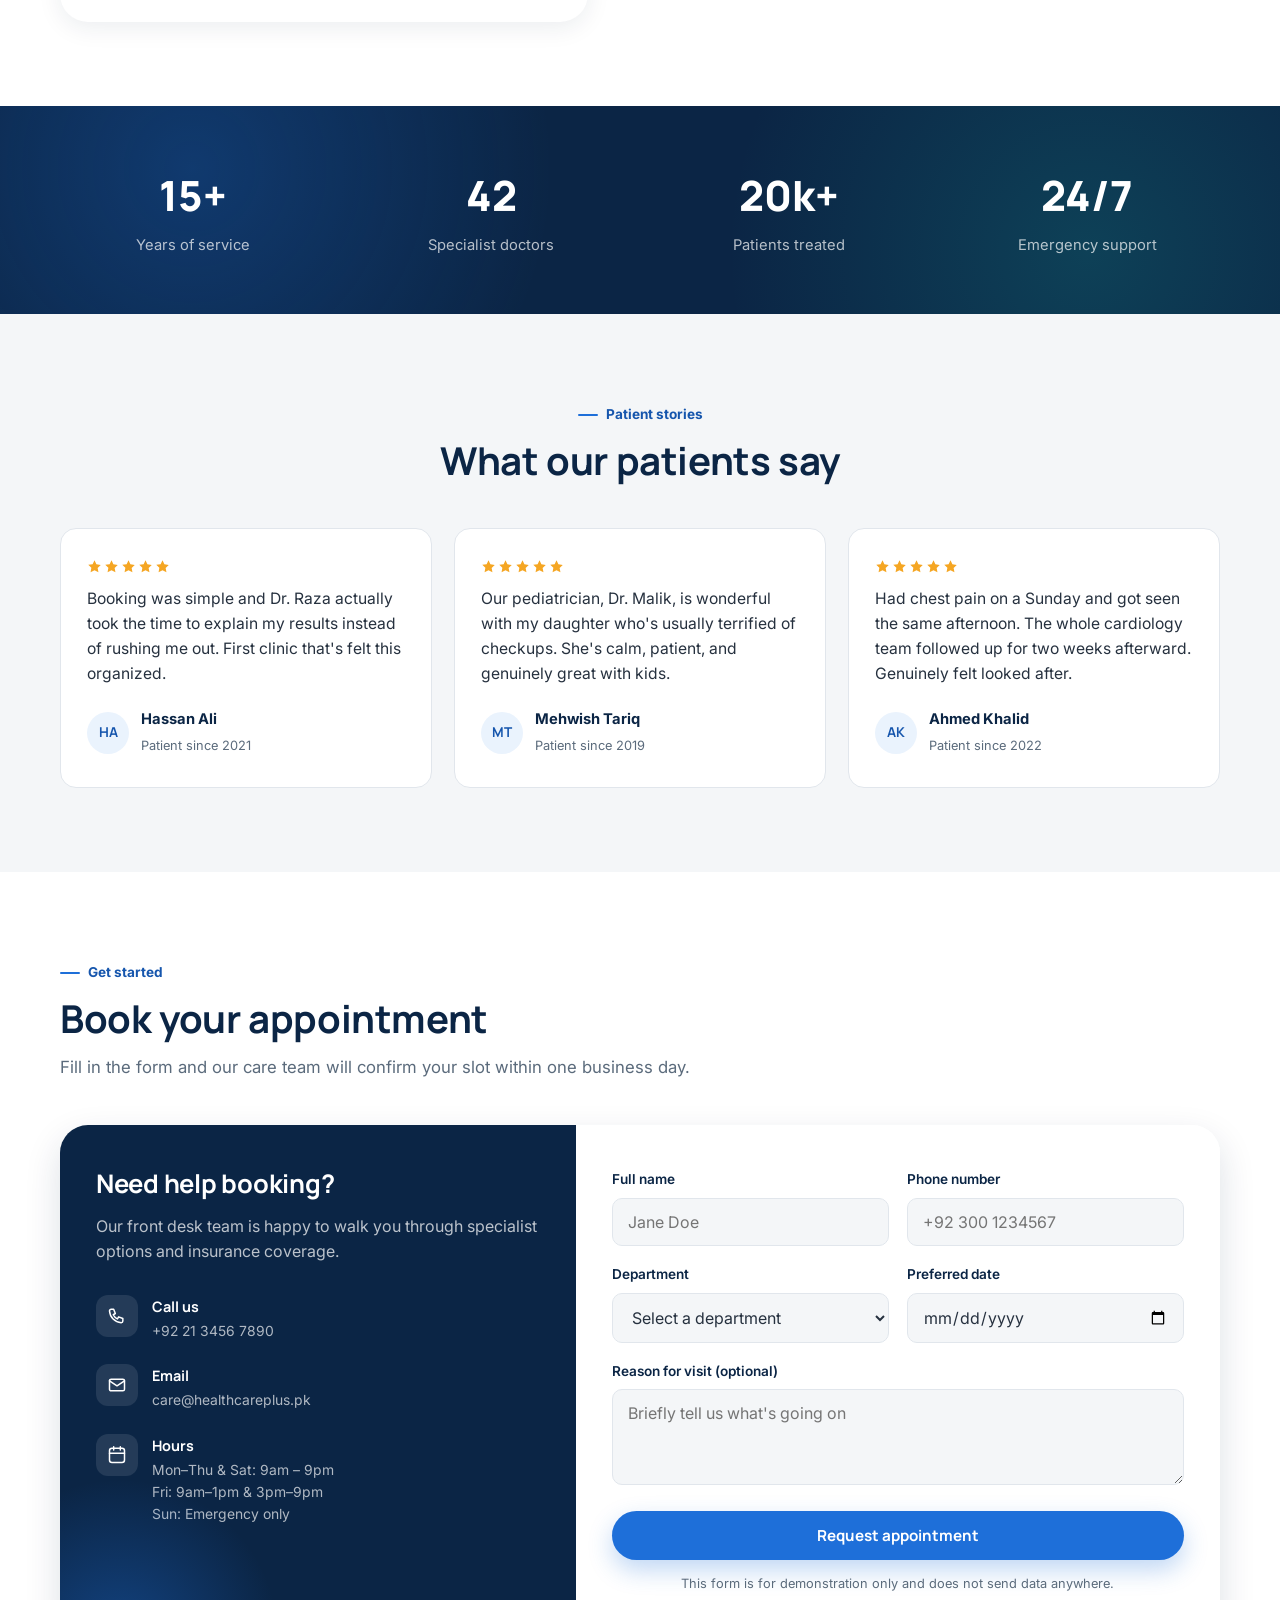
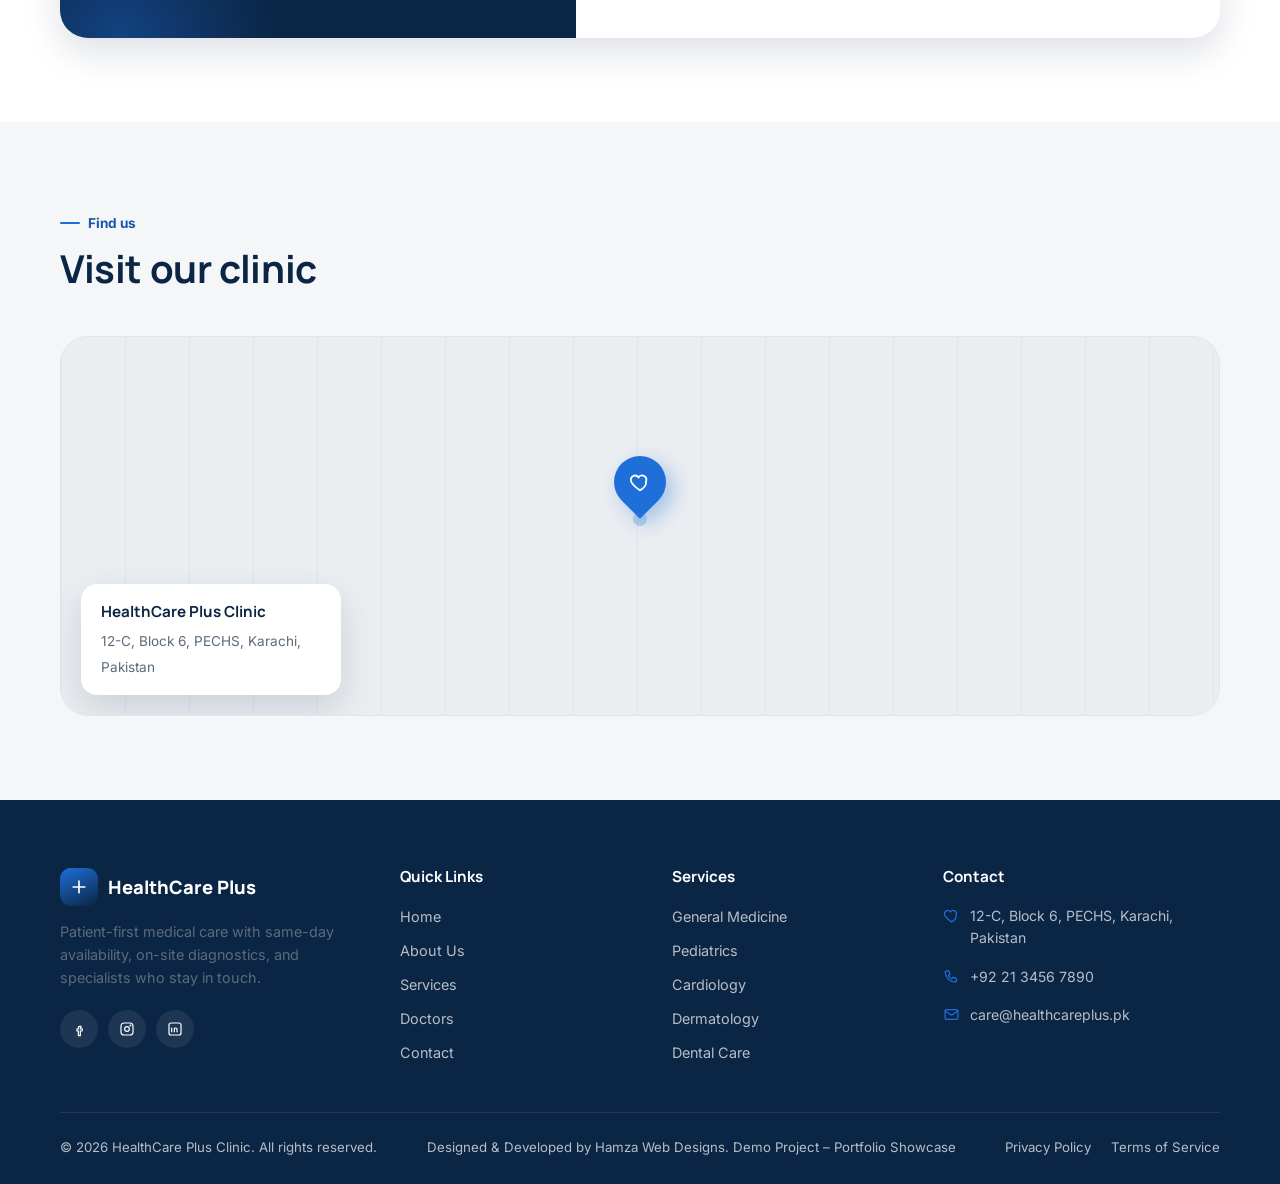
==== commit b68d95ae: "Update index.html" ====
--- a/index.html
+++ b/index.html
@@ -415,7 +415,8 @@
       </div>
     </div>
     <div class="footer-bottom">
-      <span>© 2026 HealthCare Plus Clinic. All rights reserved. (Fictional clinic — demo content.)</span>
+      <span>© 2026 HealthCare Plus Clinic. All rights reserved.</span>
+      <span>Designed & Developed by Hamza Web Designs. Demo Project – Portfolio Showcase</span>
       <div class="footer-bottom-links">
         <a href="#">Privacy Policy</a>
         <a href="#">Terms of Service</a>
--- a/css/style.css
+++ b/css/style.css
@@ -475,6 +475,29 @@
 
 .doctors-grid .doctor-card { flex: unset; }
 
+/* ---------- Equal Height Doctor Cards ---------- */
+
+.doctors-grid {
+  align-items: stretch;
+}
+
+.doctors-grid .doctor-card {
+  display: flex;
+  flex-direction: column;
+  height: 100%;
+}
+
+.doctors-grid .doctor-body {
+  display: flex;
+  flex-direction: column;
+  flex: 1;
+}
+
+.doctors-grid .doctor-body .btn-block {
+  margin-top: auto !important;
+}
+
+
 /* ---------- Why choose us ---------- */
 .why-grid { display: grid; grid-template-columns: 1fr; gap: 48px; align-items: center; }
 @media (min-width: 860px) { .why-grid { grid-template-columns: 0.95fr 1.05fr; } }
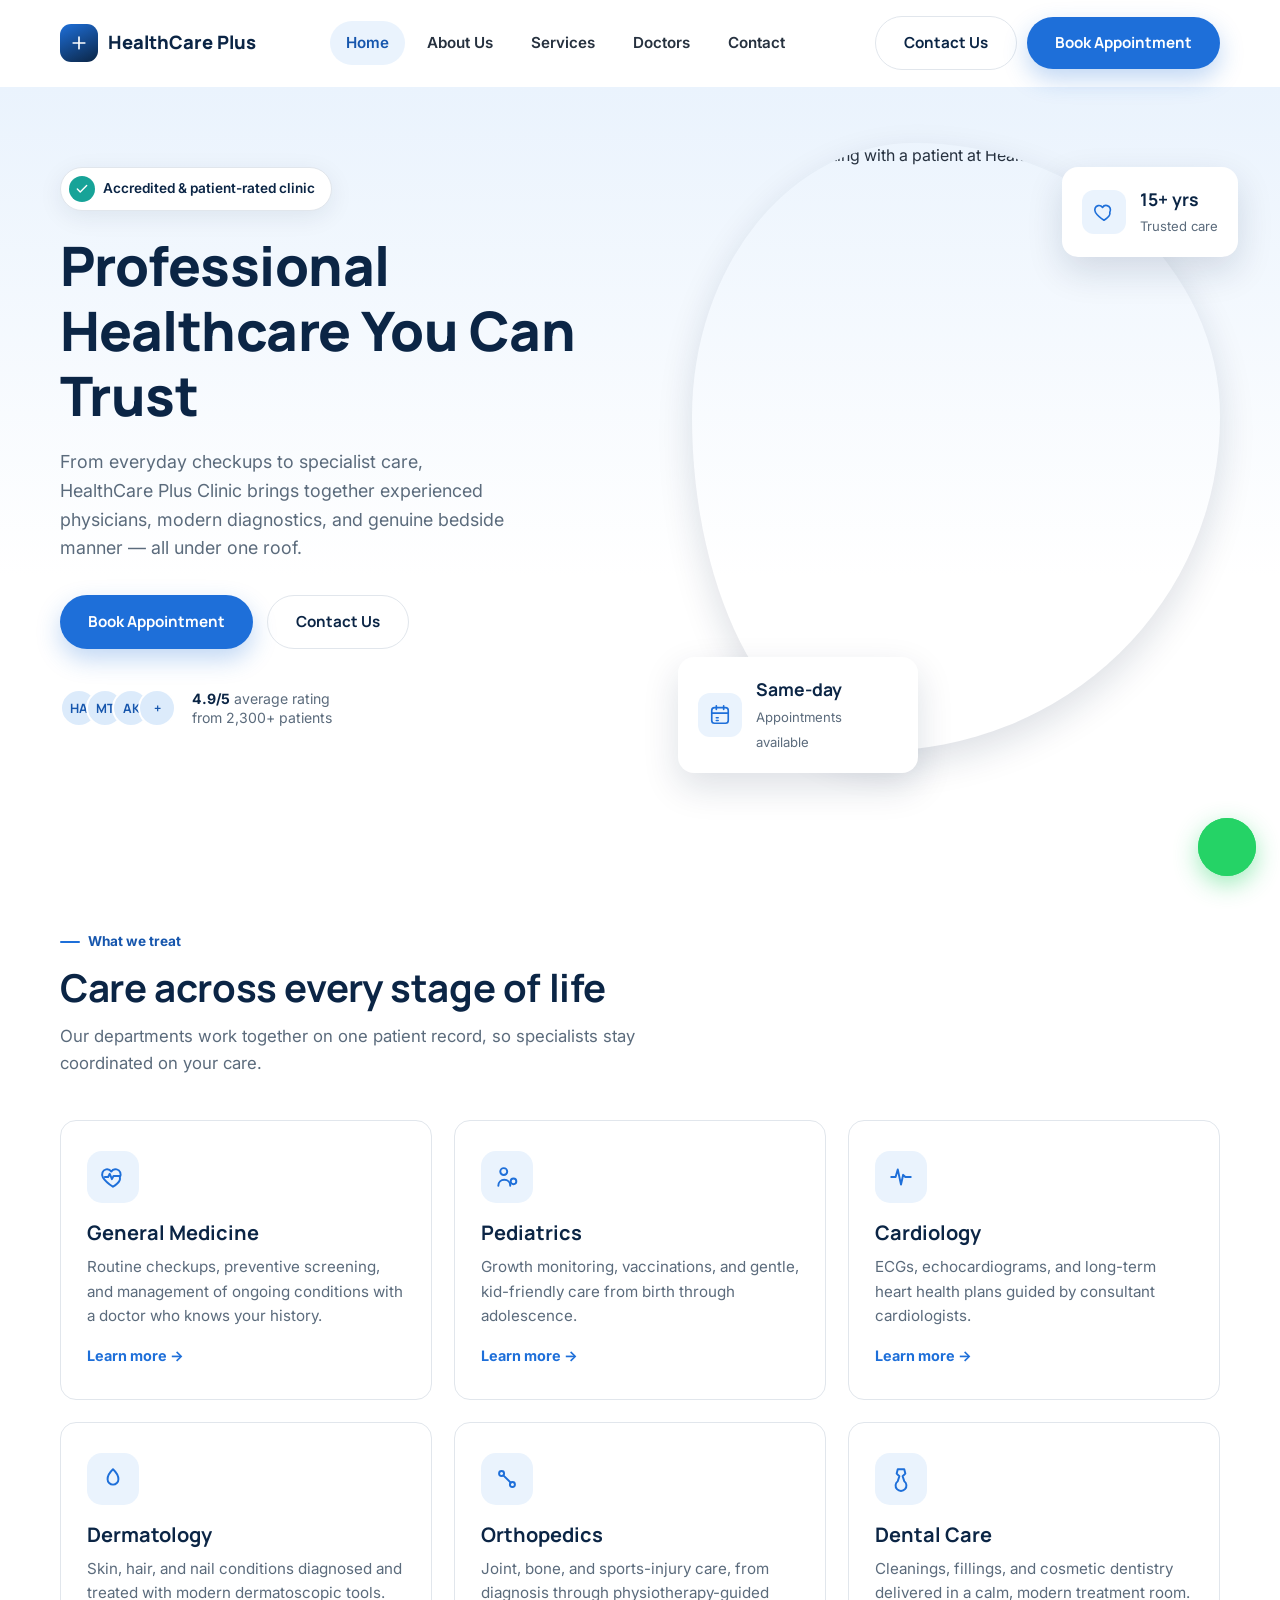
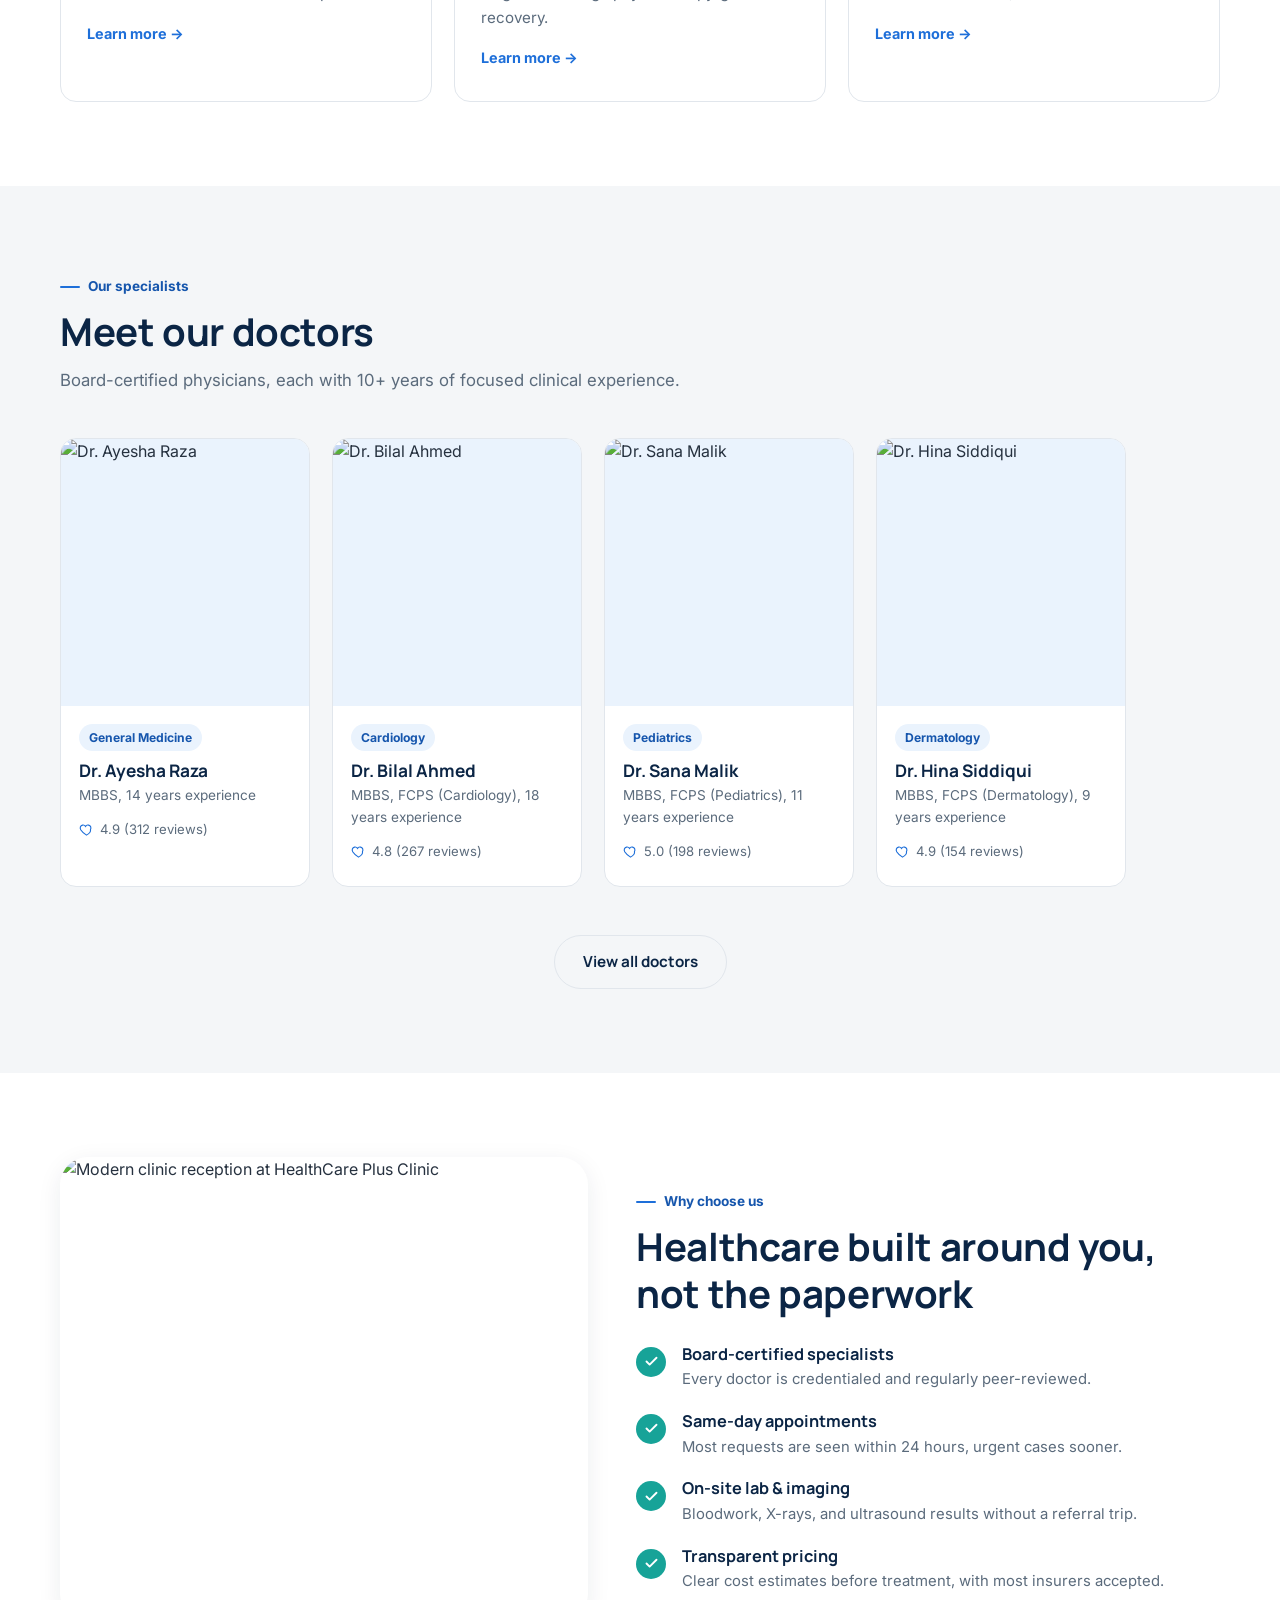
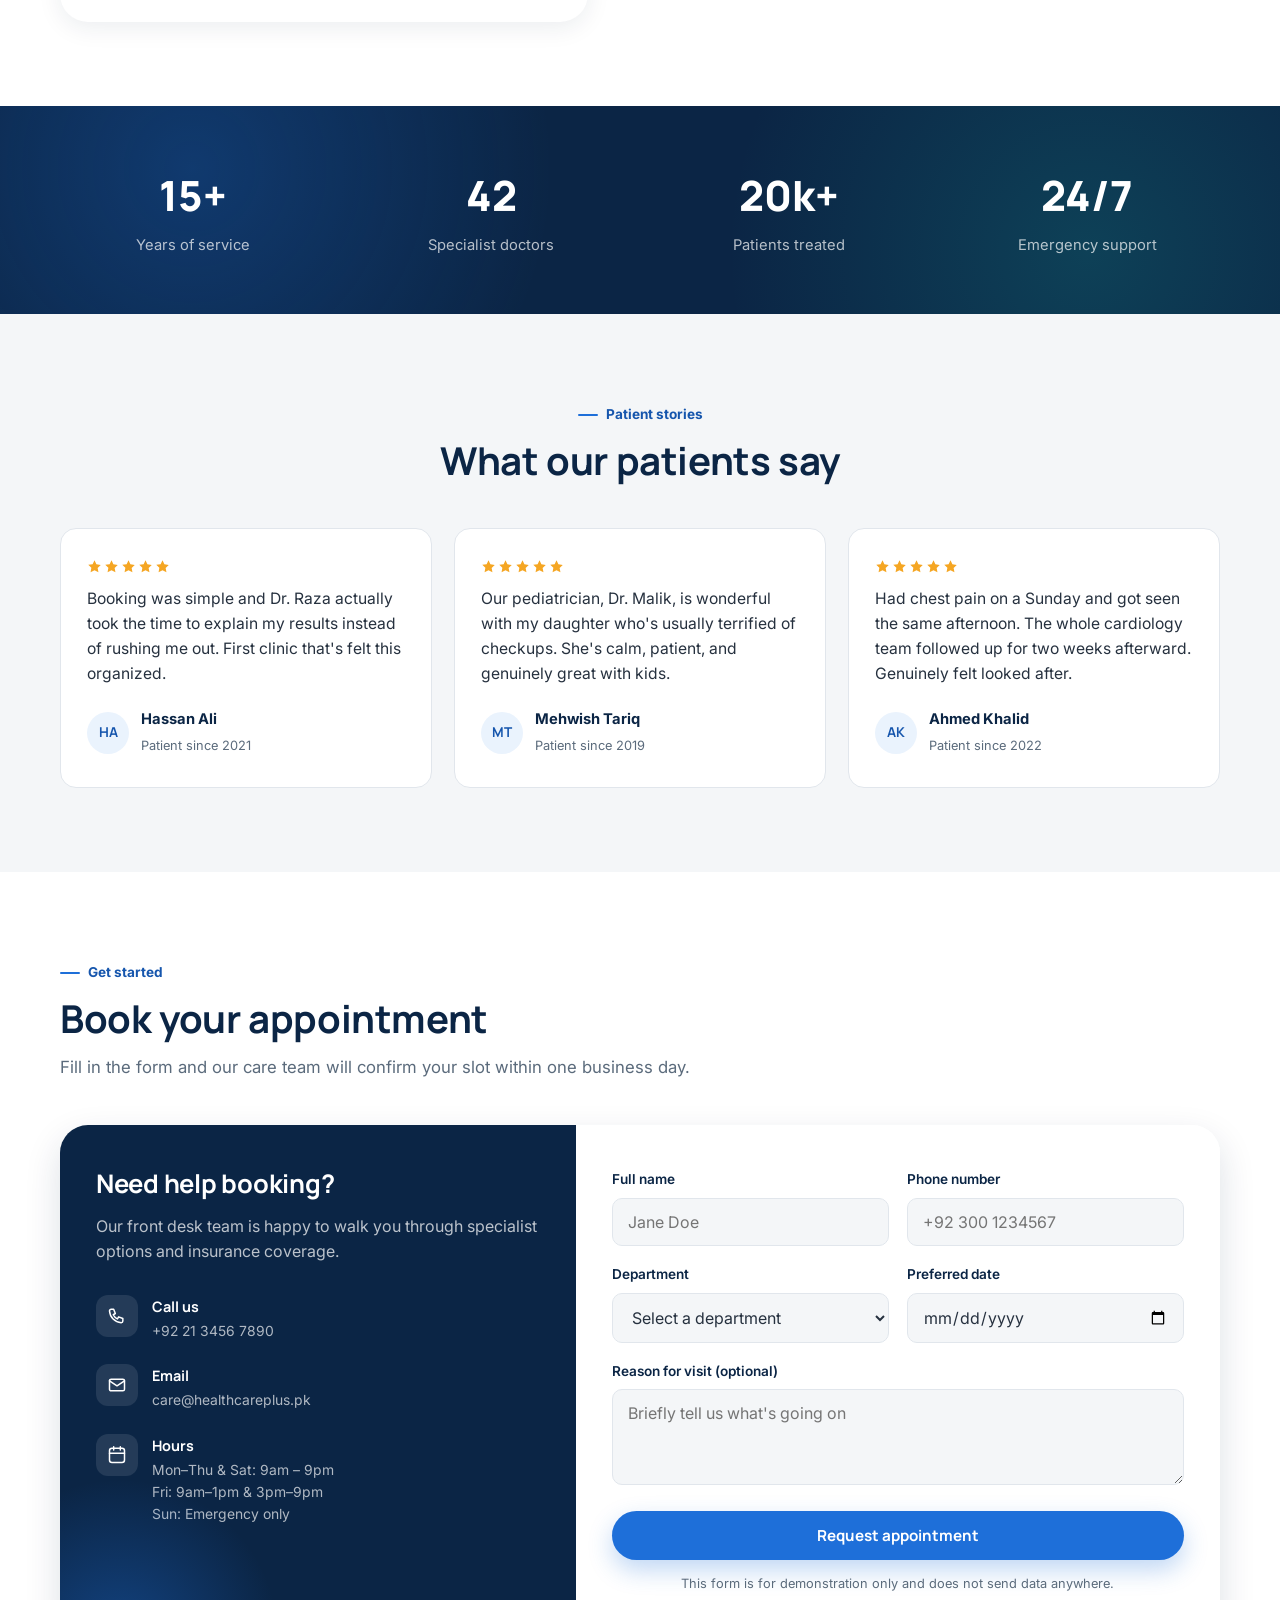
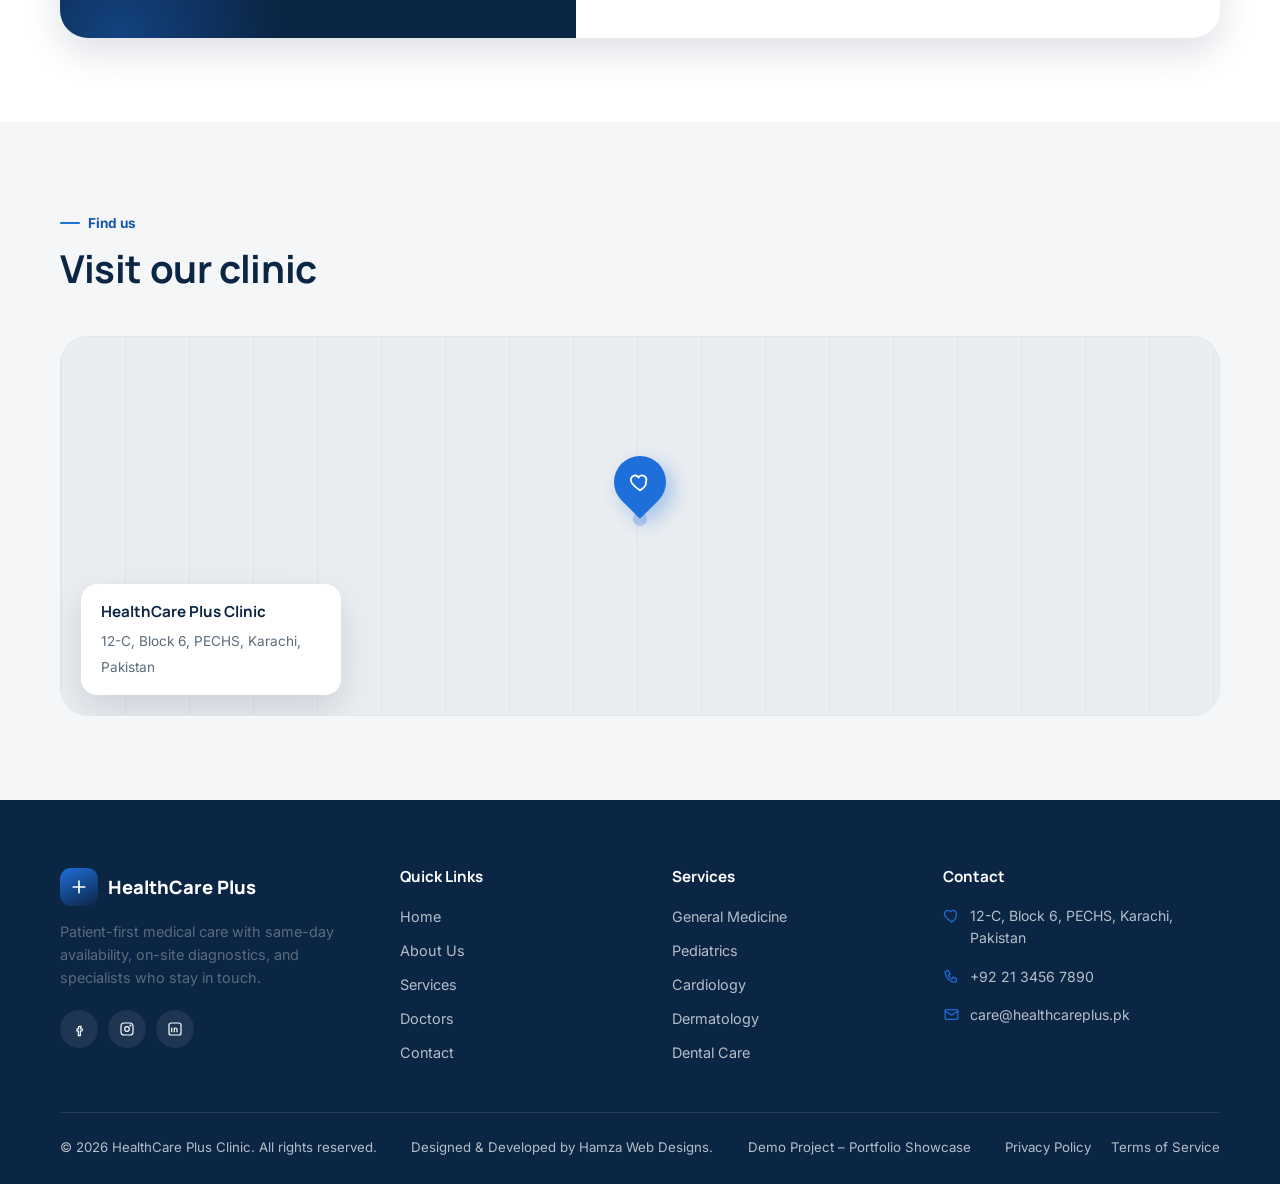
==== commit 9b3db3e4: "Update index.html" ====
--- a/index.html
+++ b/index.html
@@ -416,7 +416,8 @@
     </div>
     <div class="footer-bottom">
       <span>© 2026 HealthCare Plus Clinic. All rights reserved.</span>
-      <span>Designed & Developed by Hamza Web Designs. Demo Project – Portfolio Showcase</span>
+      <span>Designed & Developed by Hamza Web Designs.</span>
+      <span>Demo Project – Portfolio Showcase</span>
       <div class="footer-bottom-links">
         <a href="#">Privacy Policy</a>
         <a href="#">Terms of Service</a>
--- a/css/style.css
+++ b/css/style.css
@@ -378,6 +378,15 @@
   max-width: 190px;
 }
 
+.hero-float-card--top {
+  position: absolute;
+  top: 24px;
+  right: -18px;
+  bottom: auto;
+  left: auto;
+  max-width: 190px;
+}
+
 @media (min-width: 860px) {
   .hero-grid { grid-template-columns: 1.05fr 0.95fr; }
   .hero .lead { max-width: 460px; }
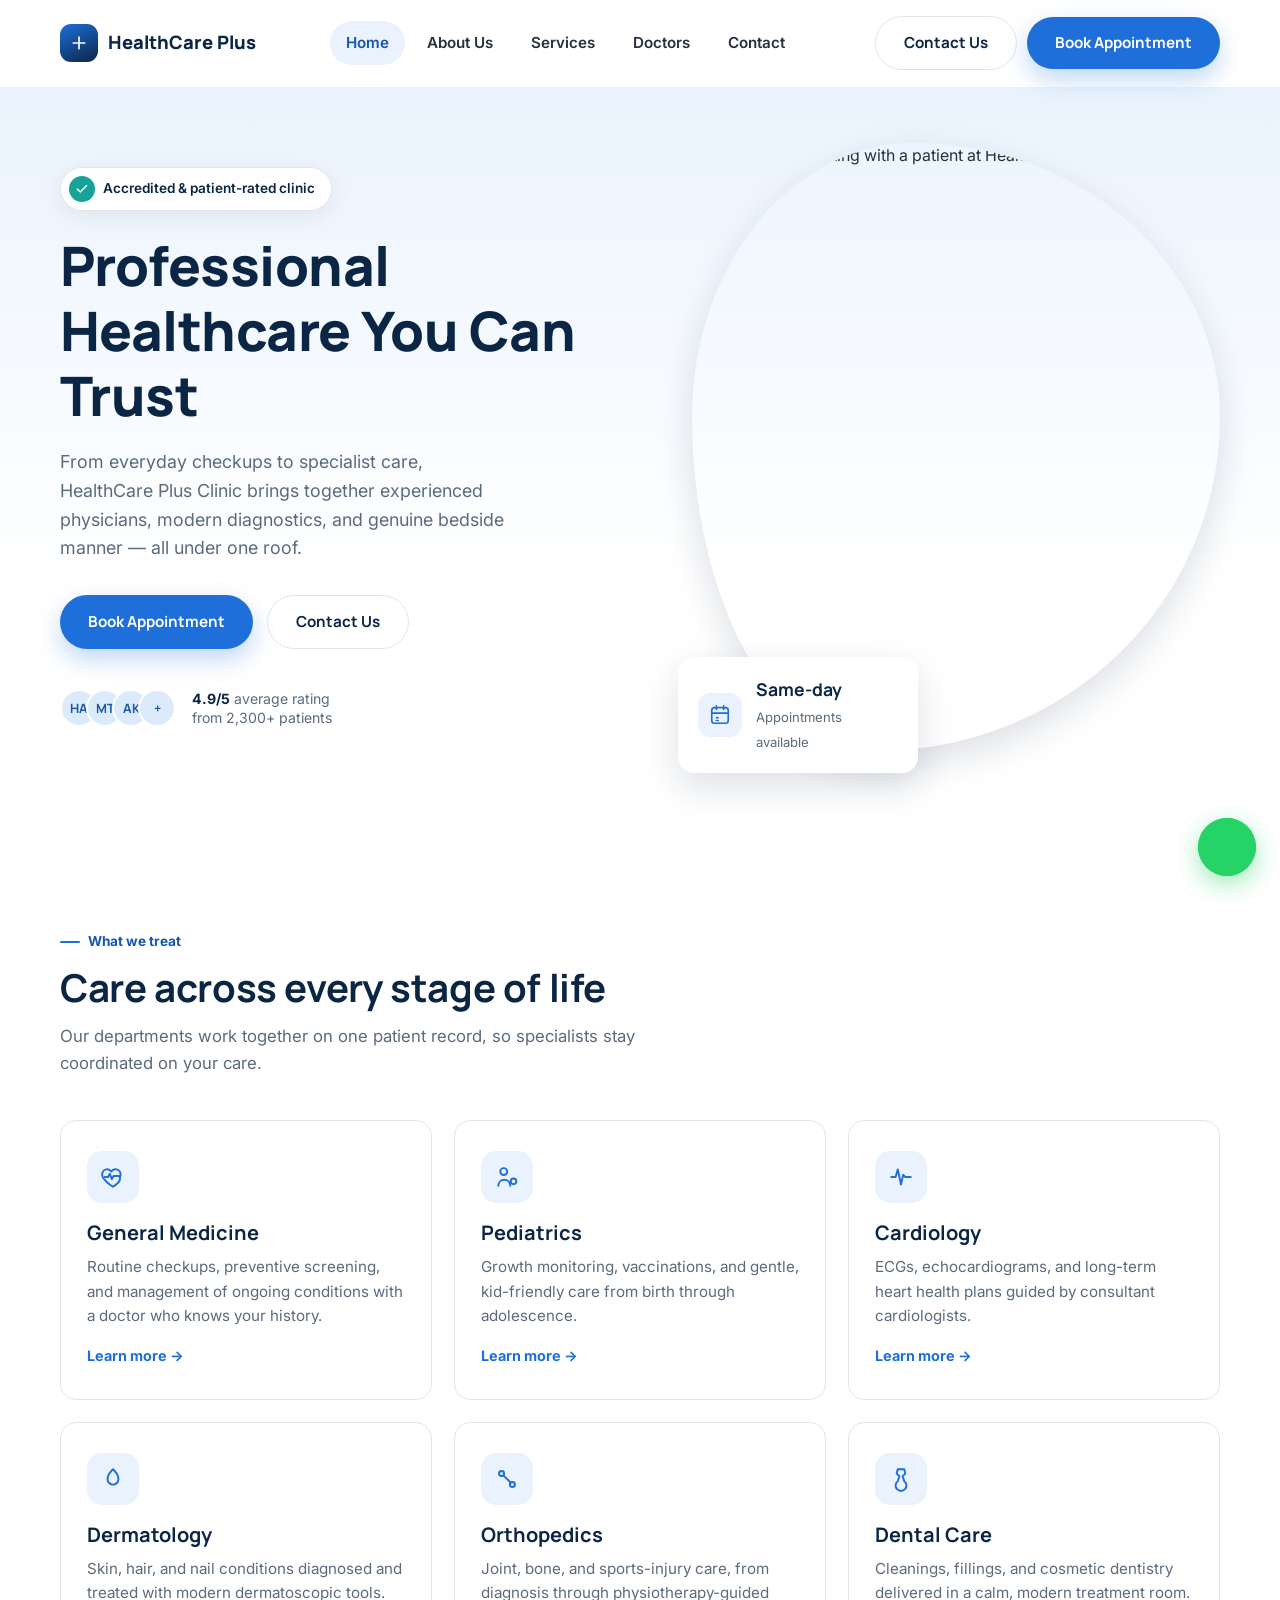
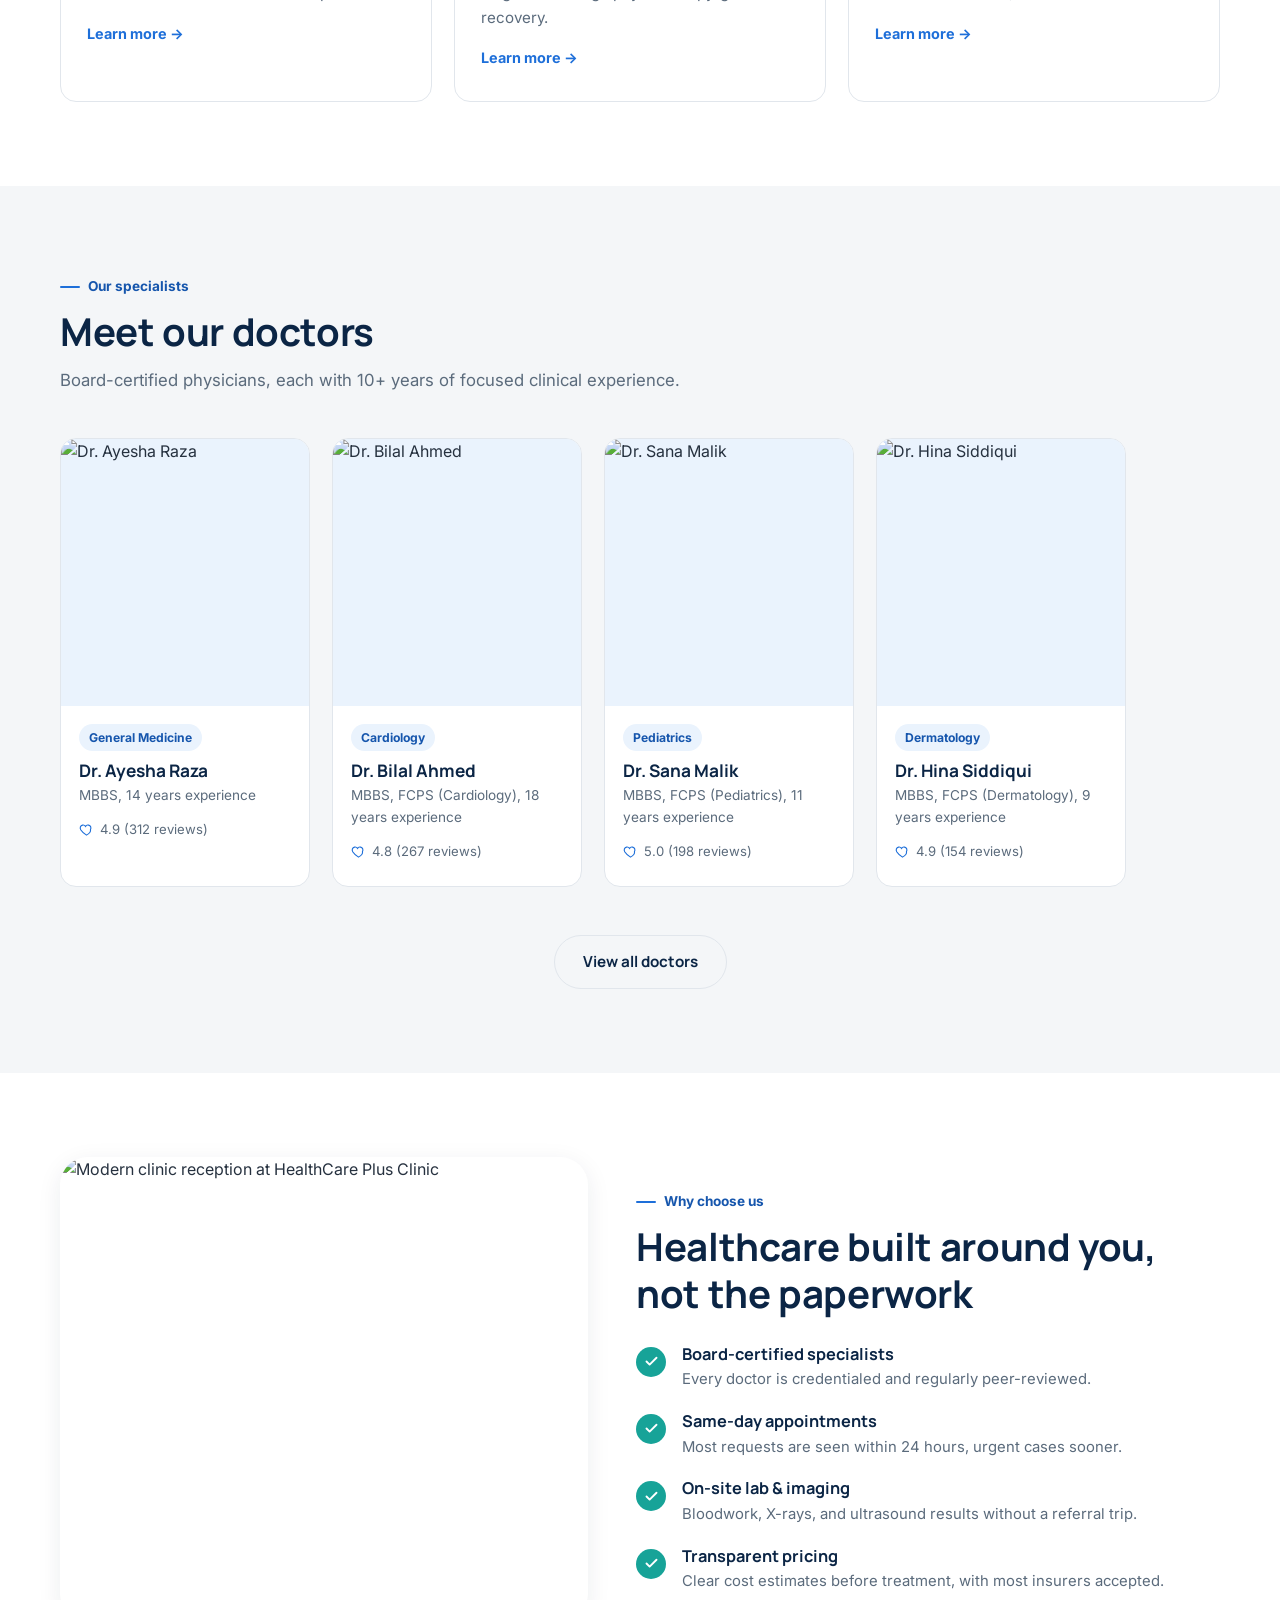
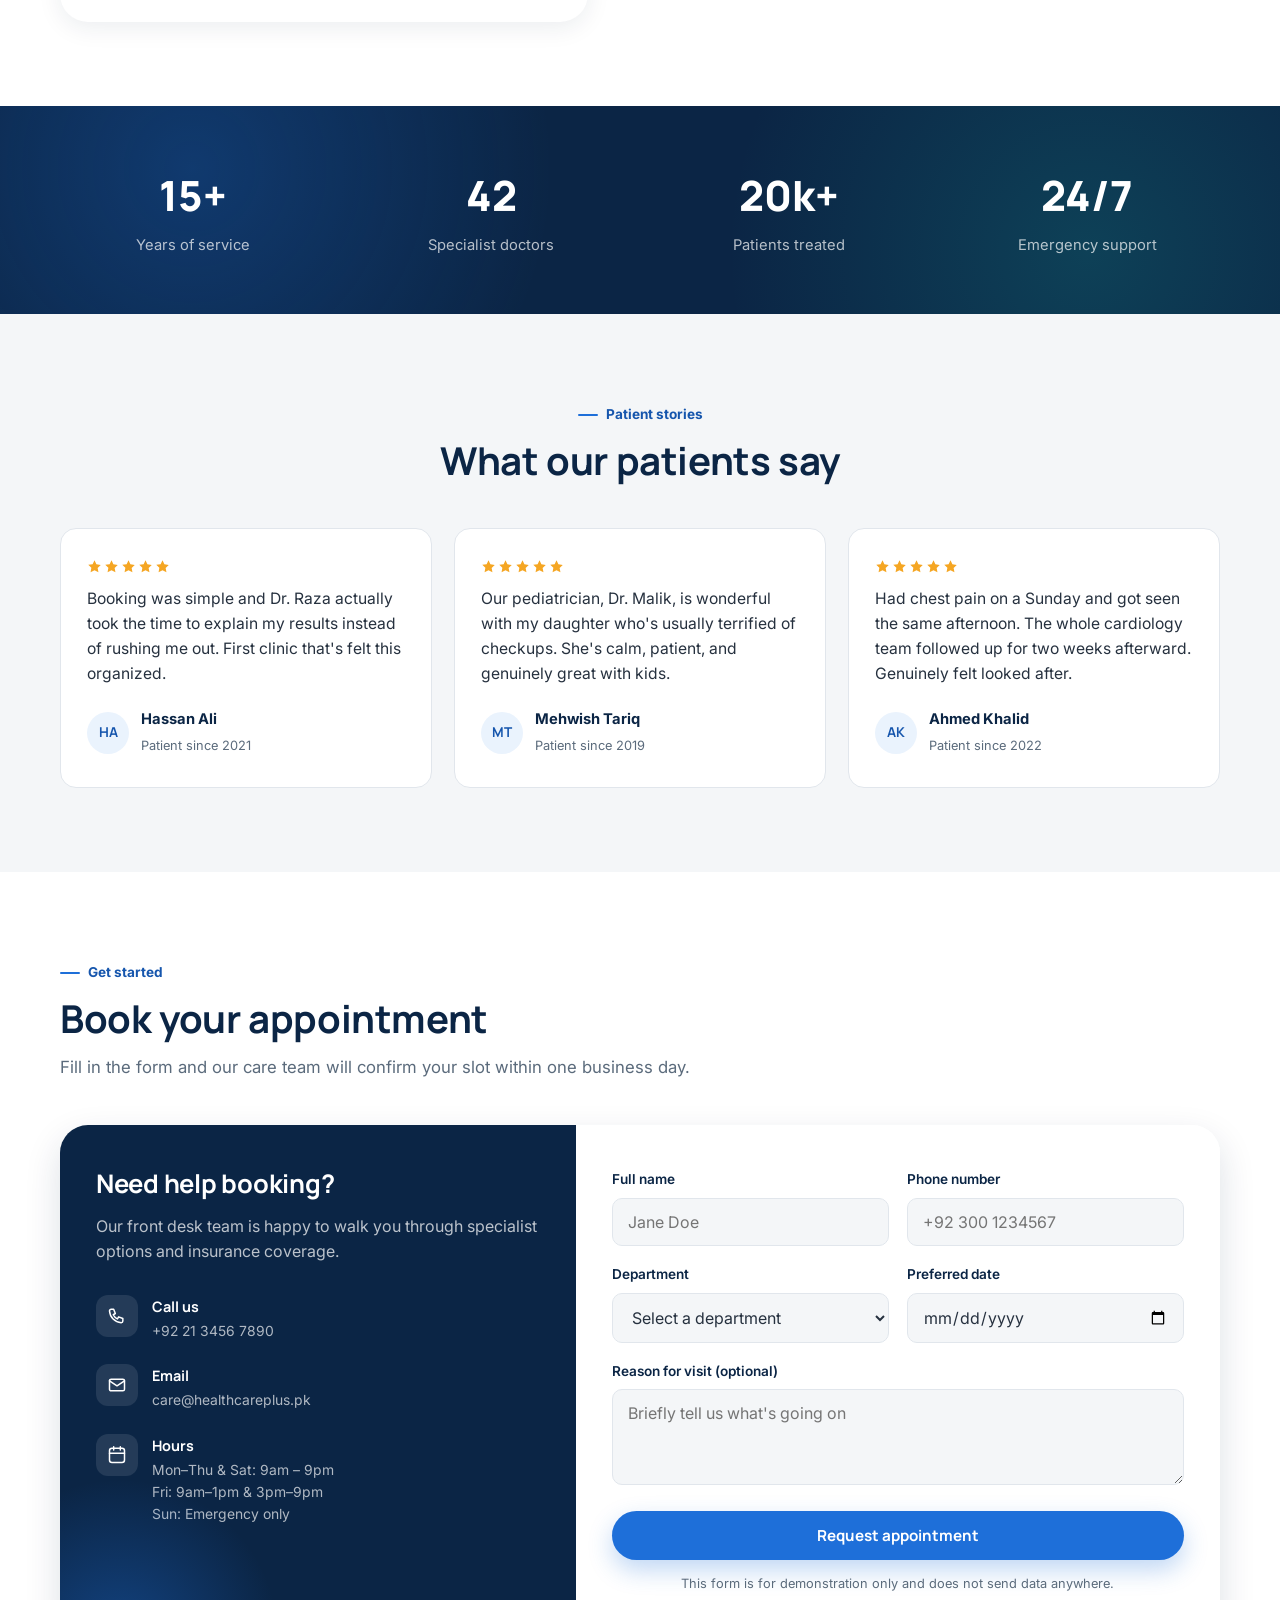
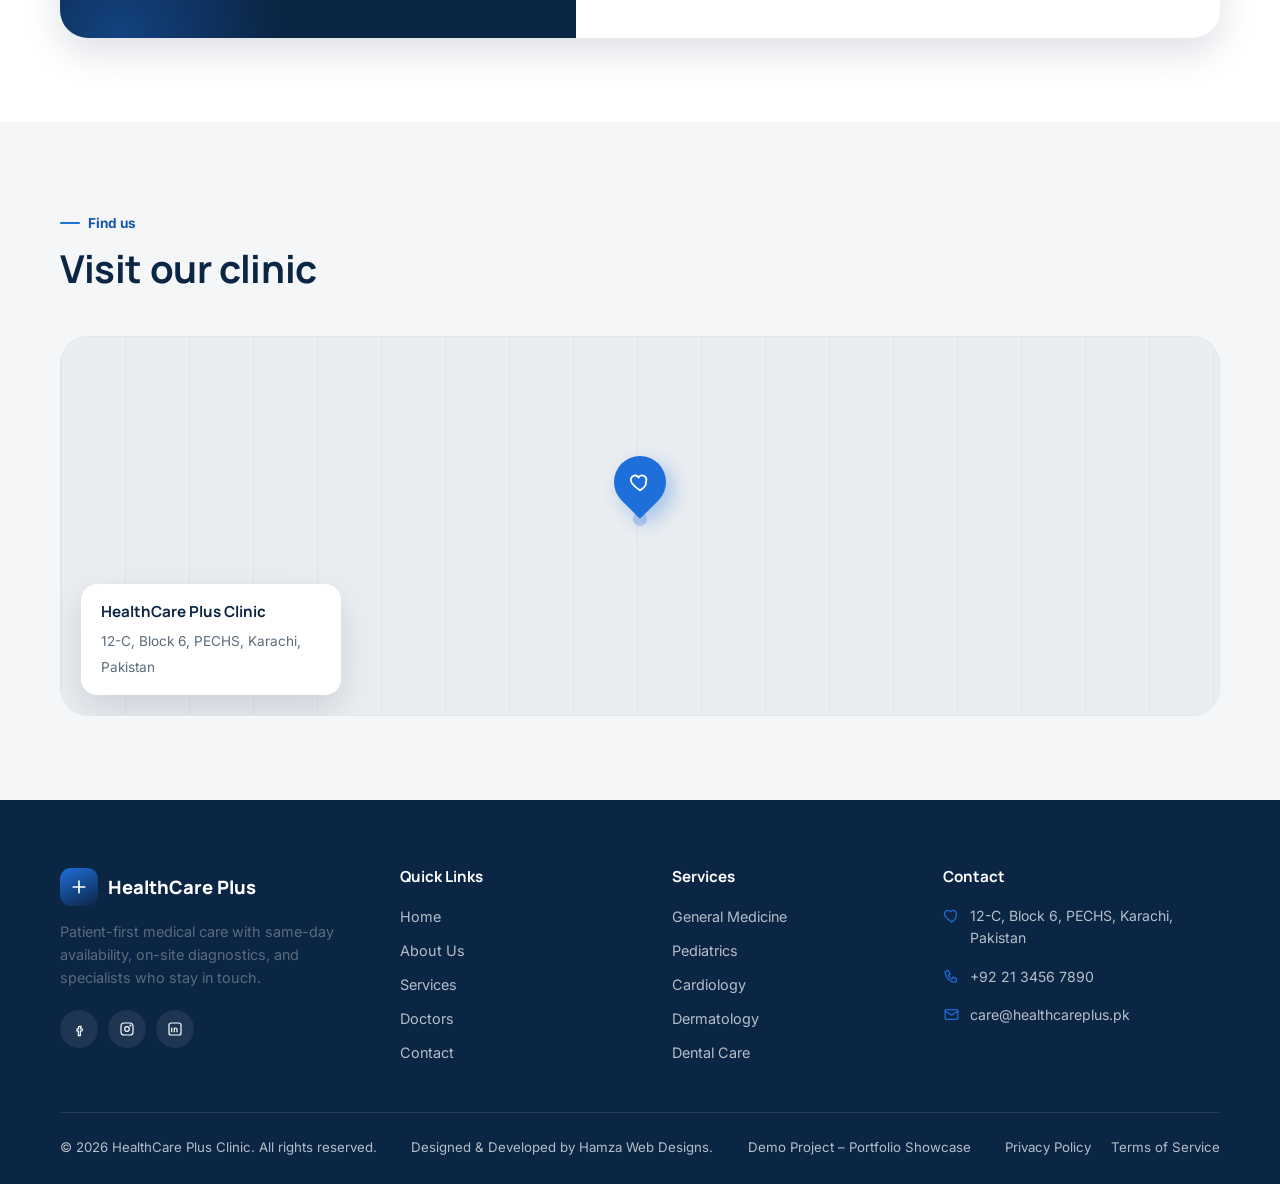
==== commit 3fc07bc1: "Update index.html" ====
--- a/index.html
+++ b/index.html
@@ -69,12 +69,6 @@
     <div class="hero-visual">
       <div class="hero-visual-shape">
         <img src="https://images.unsplash.com/photo-1622253692010-333f2da6031d?auto=format&fit=crop&w=900&q=80" alt="Physician consulting with a patient at HealthCare Plus Clinic">
-      </div>
-      <div class="hero-float-card hero-float-card--top">
-        <div class="icon-badge">
-          <svg viewBox="0 0 24 24" fill="none" stroke="#1E6FD9" stroke-width="1.8" stroke-linecap="round" stroke-linejoin="round"><path d="M12 21s-6.7-4.35-9.3-8.6C1 9.1 2.4 5.7 5.6 5c2-.45 3.7.4 4.9 2 .8-1.6 2.9-2.45 4.9-2 3.2.7 4.6 4.1 2.9 7.4C19.7 16.65 12 21 12 21z"/></svg>
-        </div>
-        <div><strong>15+ yrs</strong><span>Trusted care</span></div>
       </div>
       <div class="hero-float-card">
         <div class="icon-badge">
--- a/css/style.css
+++ b/css/style.css
@@ -378,14 +378,16 @@
   max-width: 190px;
 }
 
-.hero-float-card--top {
-  position: absolute;
-  top: 24px;
-  right: -18px;
-  bottom: auto;
-  left: auto;
-  max-width: 190px;
-}
+/* ---------- Mobile Hero Floating Card Fix ---------- */
+@media (max-width: 859px) {
+  .hero-float-card--top {
+    top: 0;
+    right: -6px;
+    transform: scale(0.82);
+    transform-origin: top right;
+  }
+}
+
 
 @media (min-width: 860px) {
   .hero-grid { grid-template-columns: 1.05fr 0.95fr; }
@@ -483,29 +485,6 @@
 .doctor-meta svg { width: 15px; height: 15px; color: var(--blue); flex-shrink: 0; }
 
 .doctors-grid .doctor-card { flex: unset; }
-
-/* ---------- Equal Height Doctor Cards ---------- */
-
-.doctors-grid {
-  align-items: stretch;
-}
-
-.doctors-grid .doctor-card {
-  display: flex;
-  flex-direction: column;
-  height: 100%;
-}
-
-.doctors-grid .doctor-body {
-  display: flex;
-  flex-direction: column;
-  flex: 1;
-}
-
-.doctors-grid .doctor-body .btn-block {
-  margin-top: auto !important;
-}
-
 
 /* ---------- Why choose us ---------- */
 .why-grid { display: grid; grid-template-columns: 1fr; gap: 48px; align-items: center; }
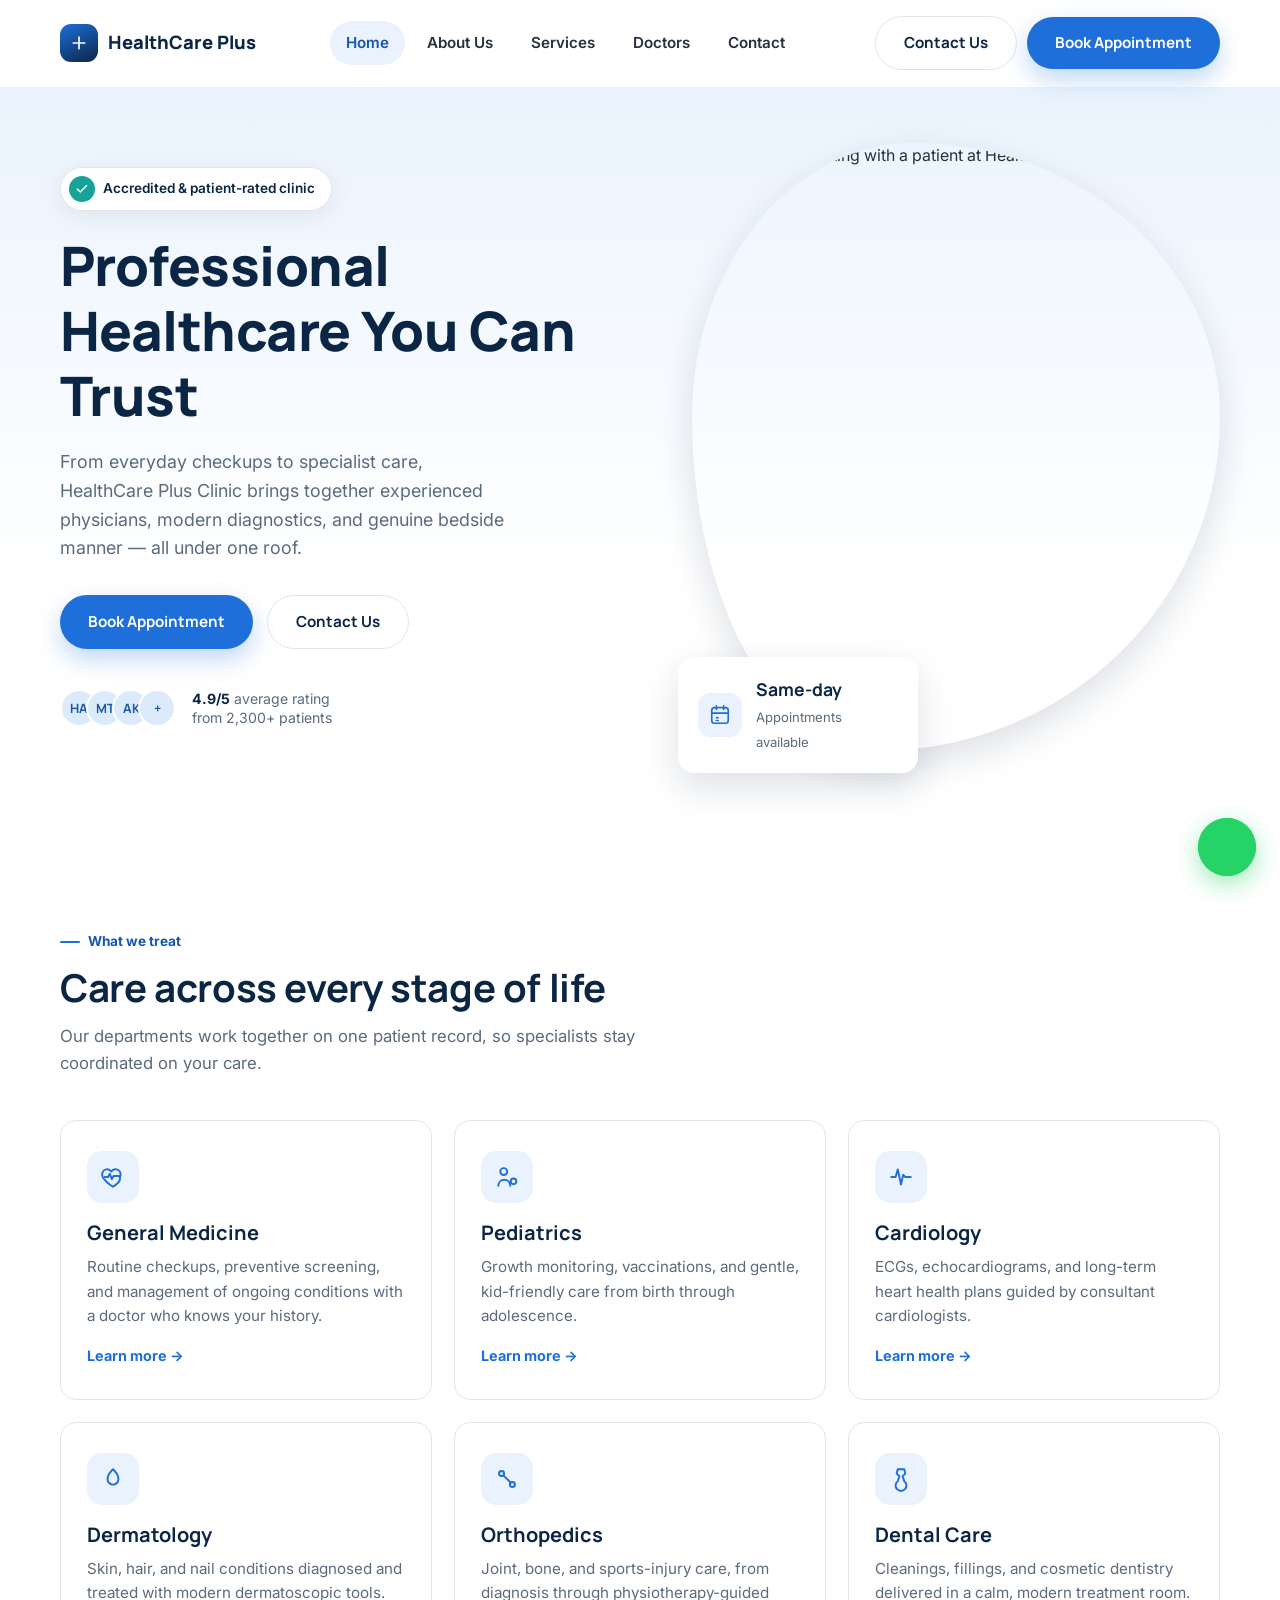
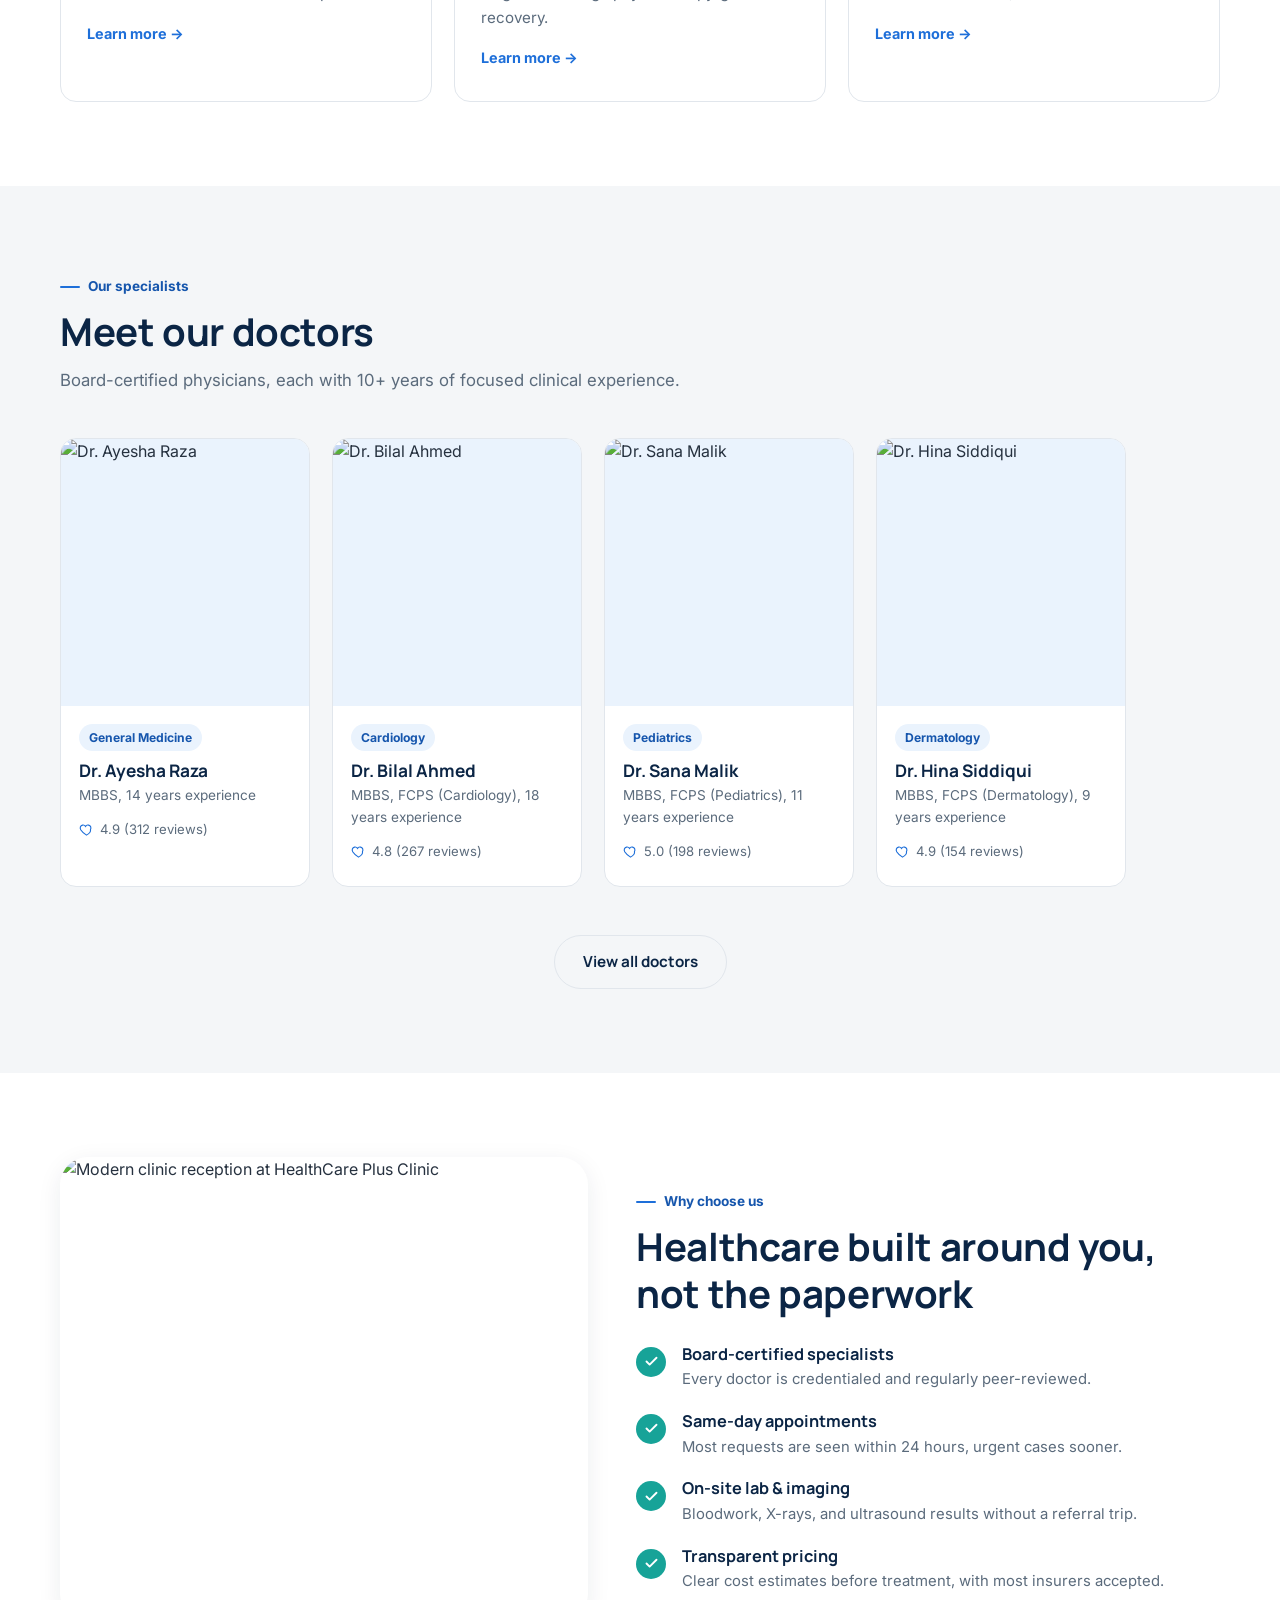
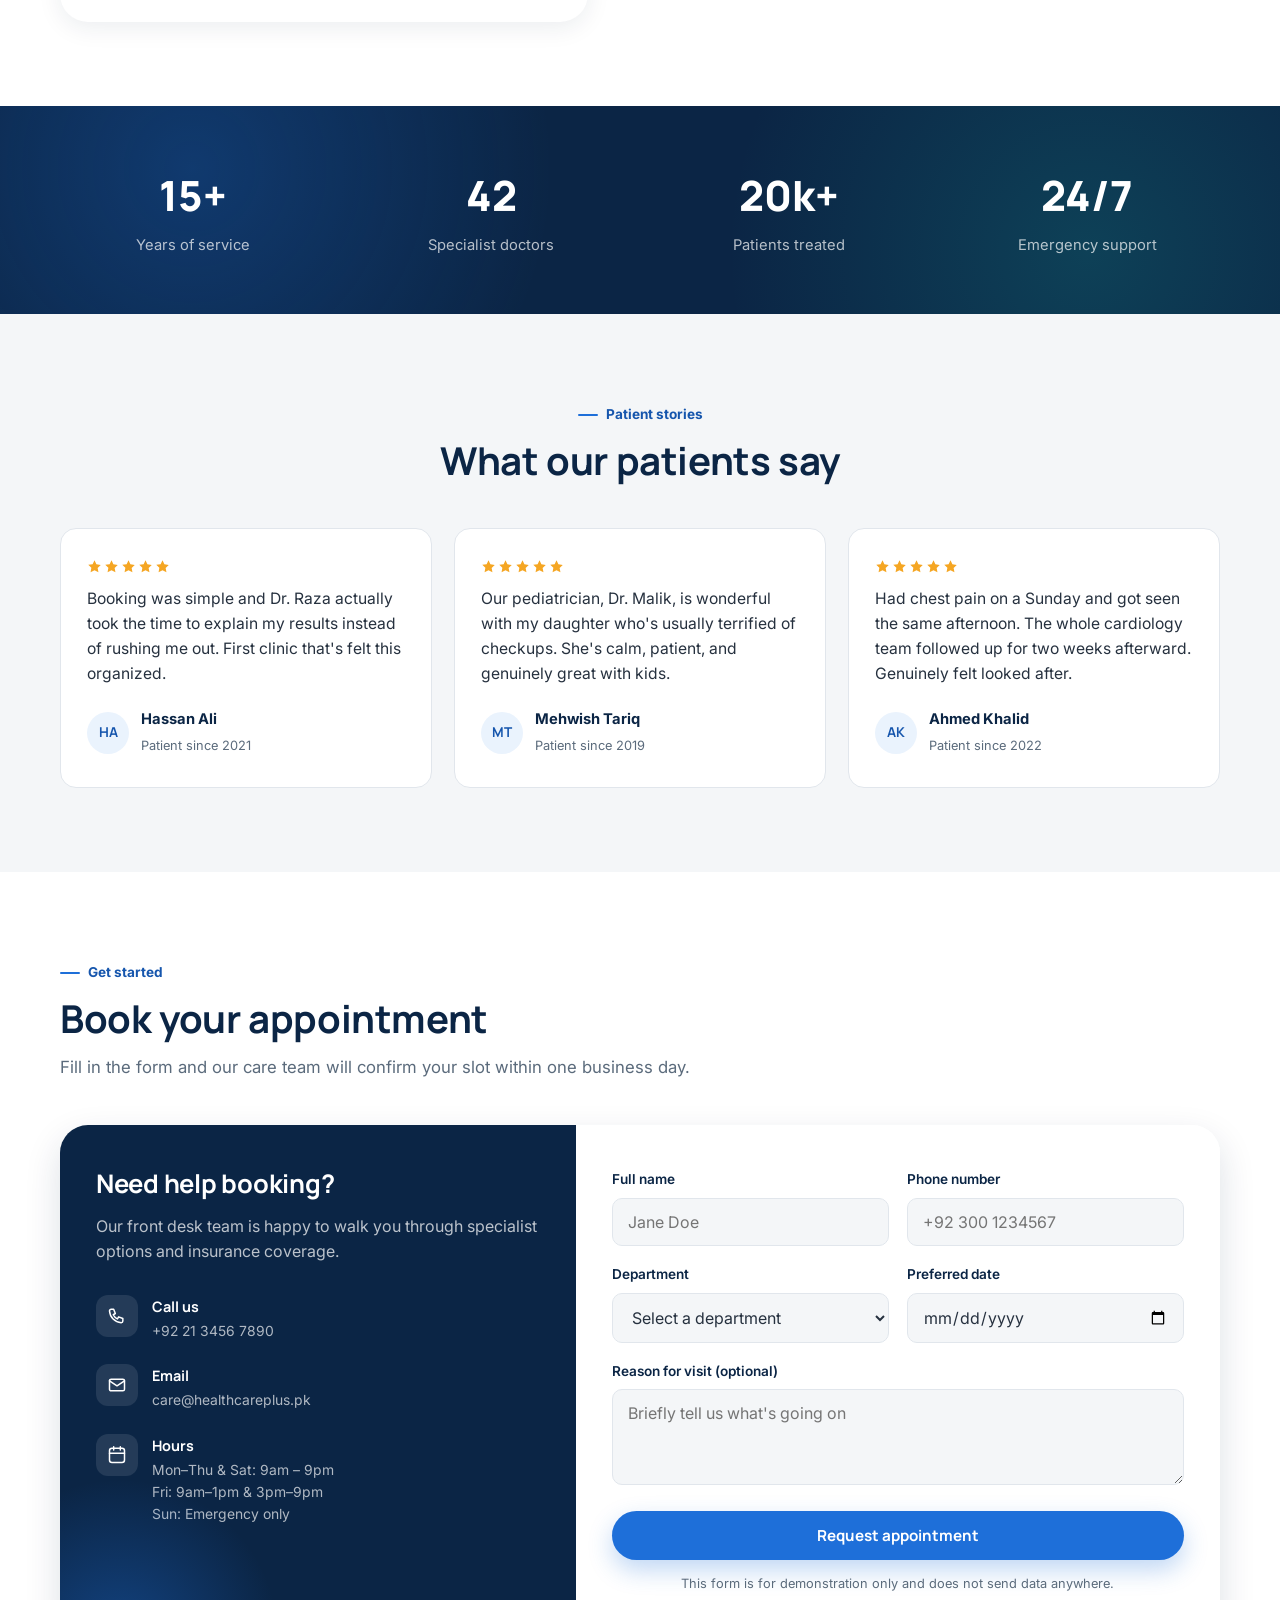
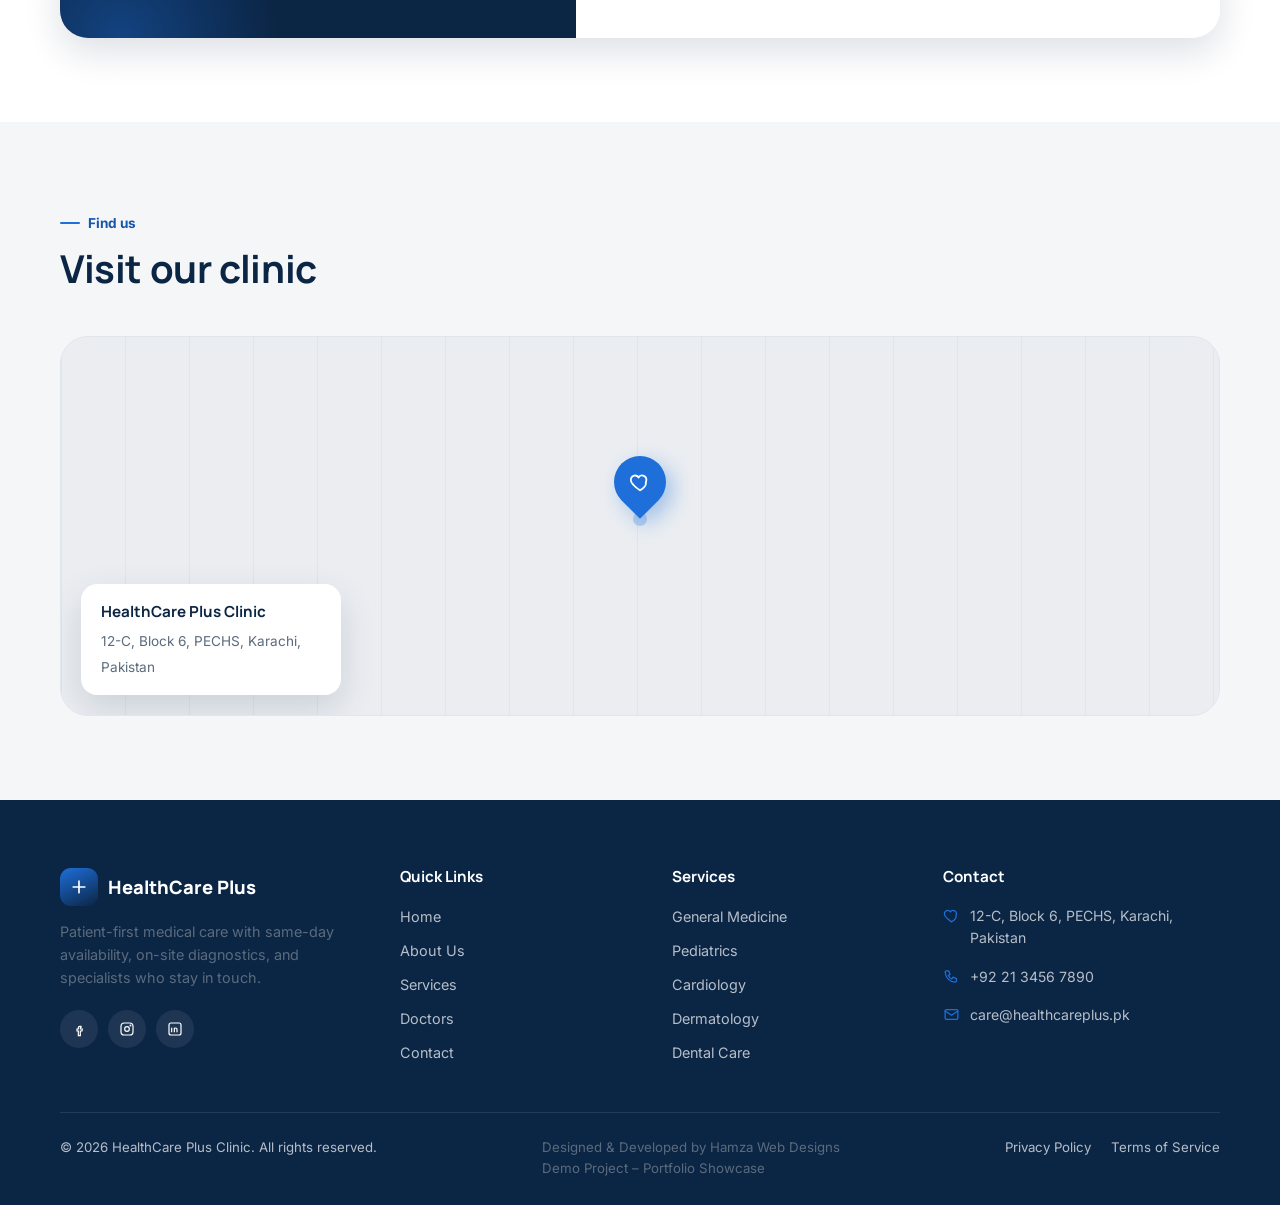
==== commit 61776bc2: "Update index.html" ====
--- a/index.html
+++ b/index.html
@@ -410,8 +410,7 @@
     </div>
     <div class="footer-bottom">
       <span>© 2026 HealthCare Plus Clinic. All rights reserved.</span>
-      <span>Designed & Developed by Hamza Web Designs.</span>
-      <span>Demo Project – Portfolio Showcase</span>
+      <p class="footer-copy">Designed & Developed by Hamza Web Designs <br> Demo Project – Portfolio Showcase</p>
       <div class="footer-bottom-links">
         <a href="#">Privacy Policy</a>
         <a href="#">Terms of Service</a>
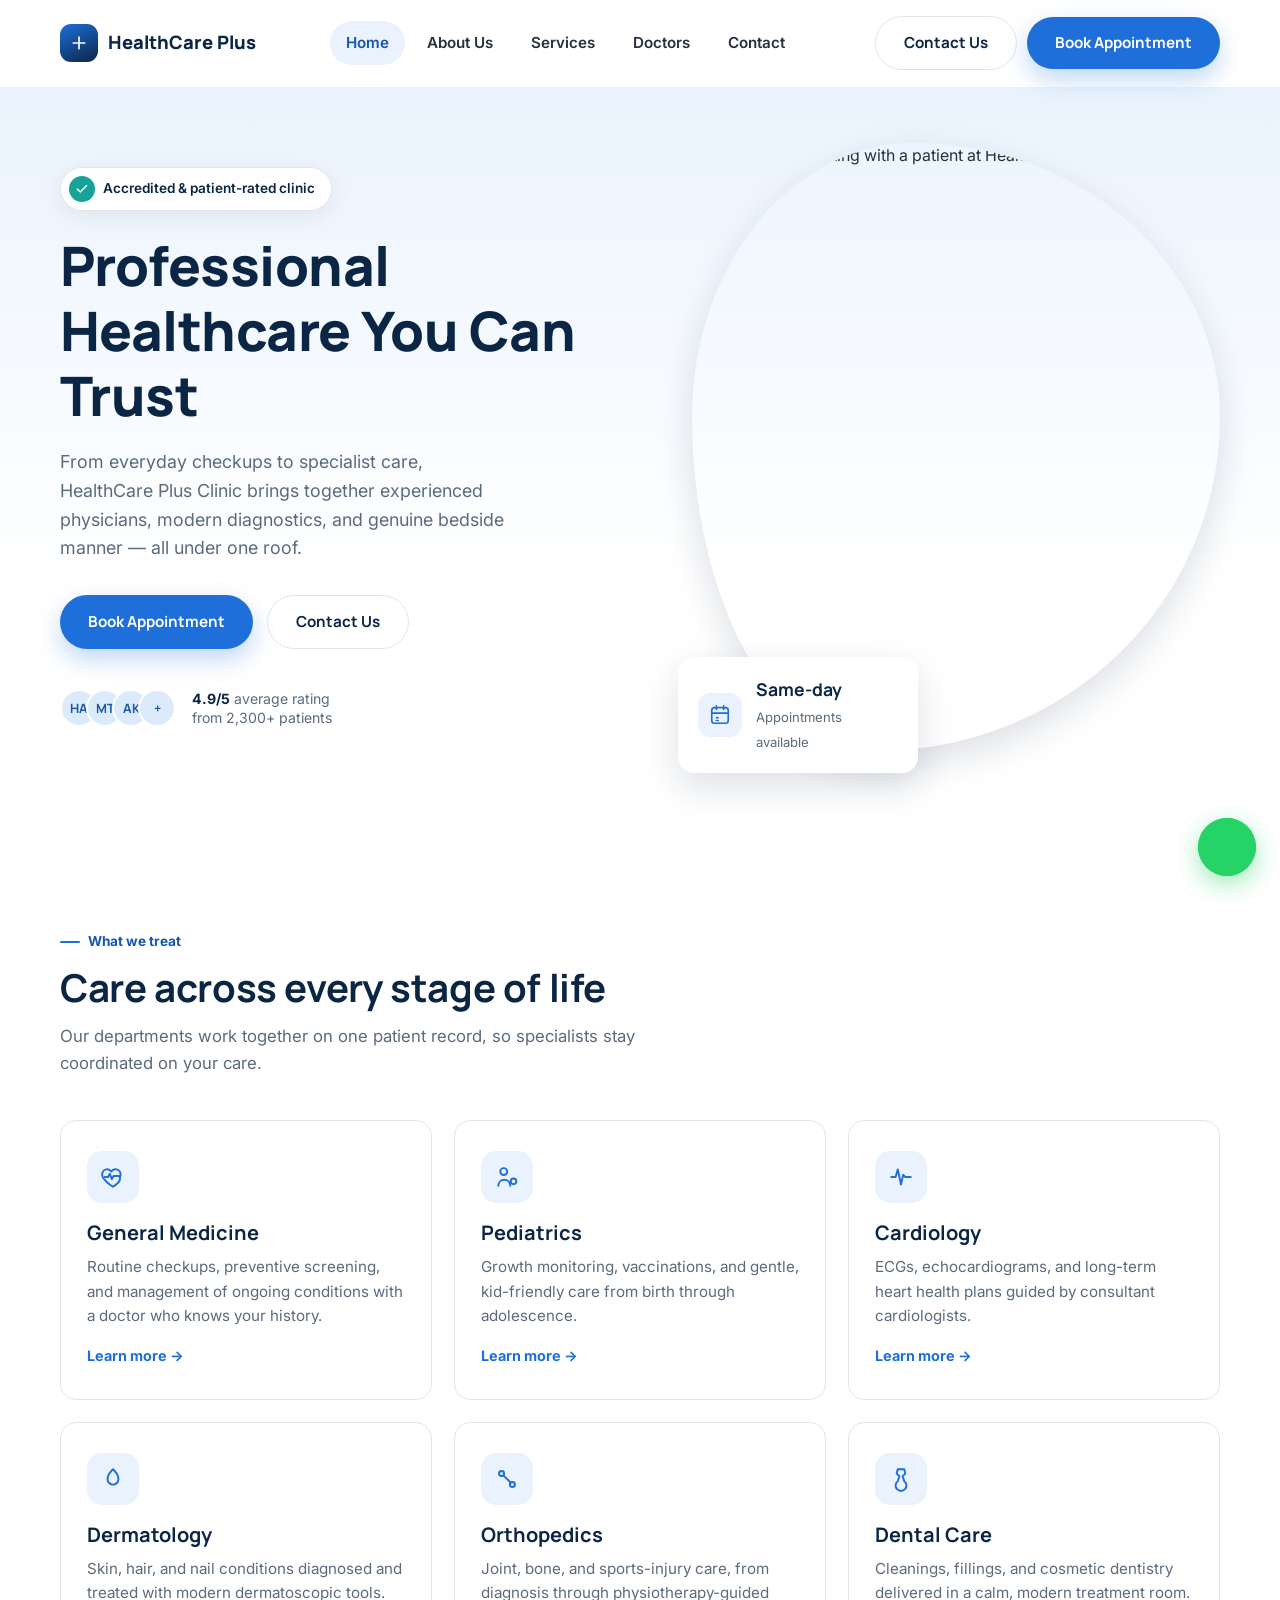
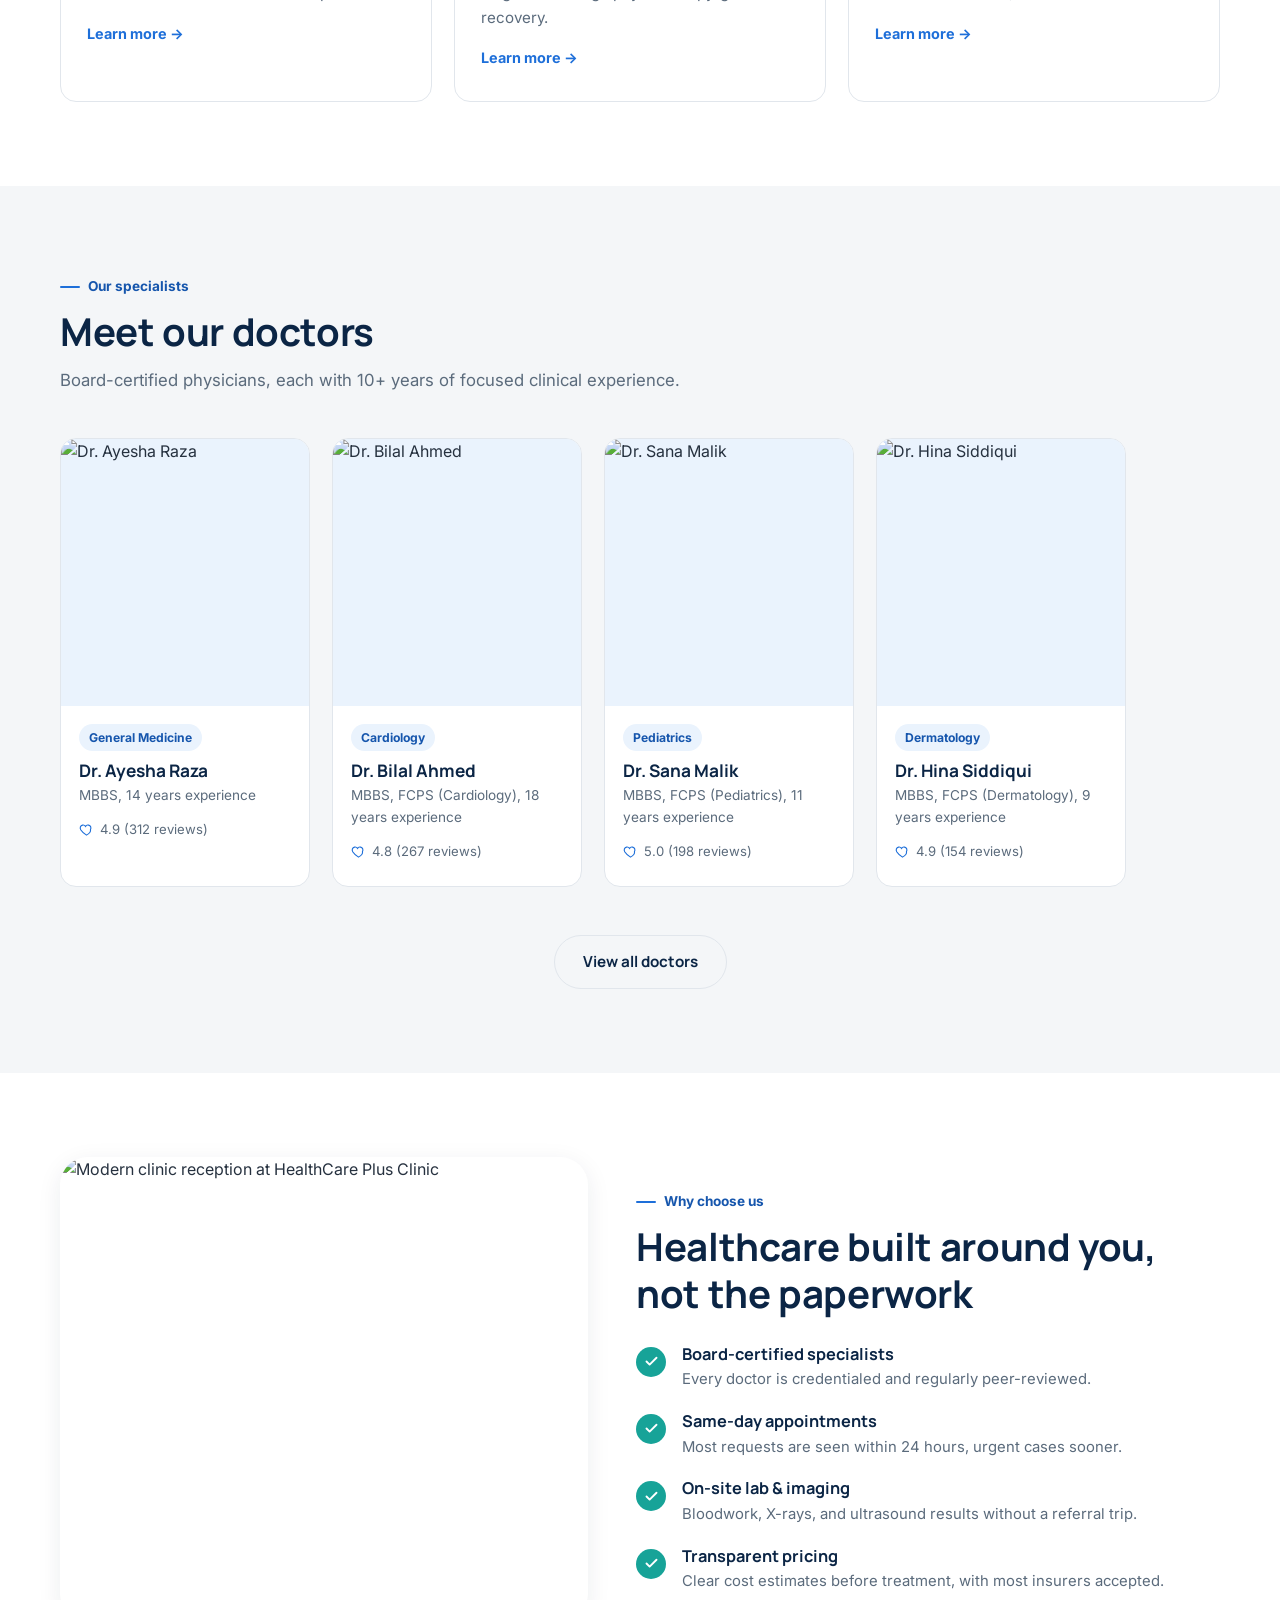
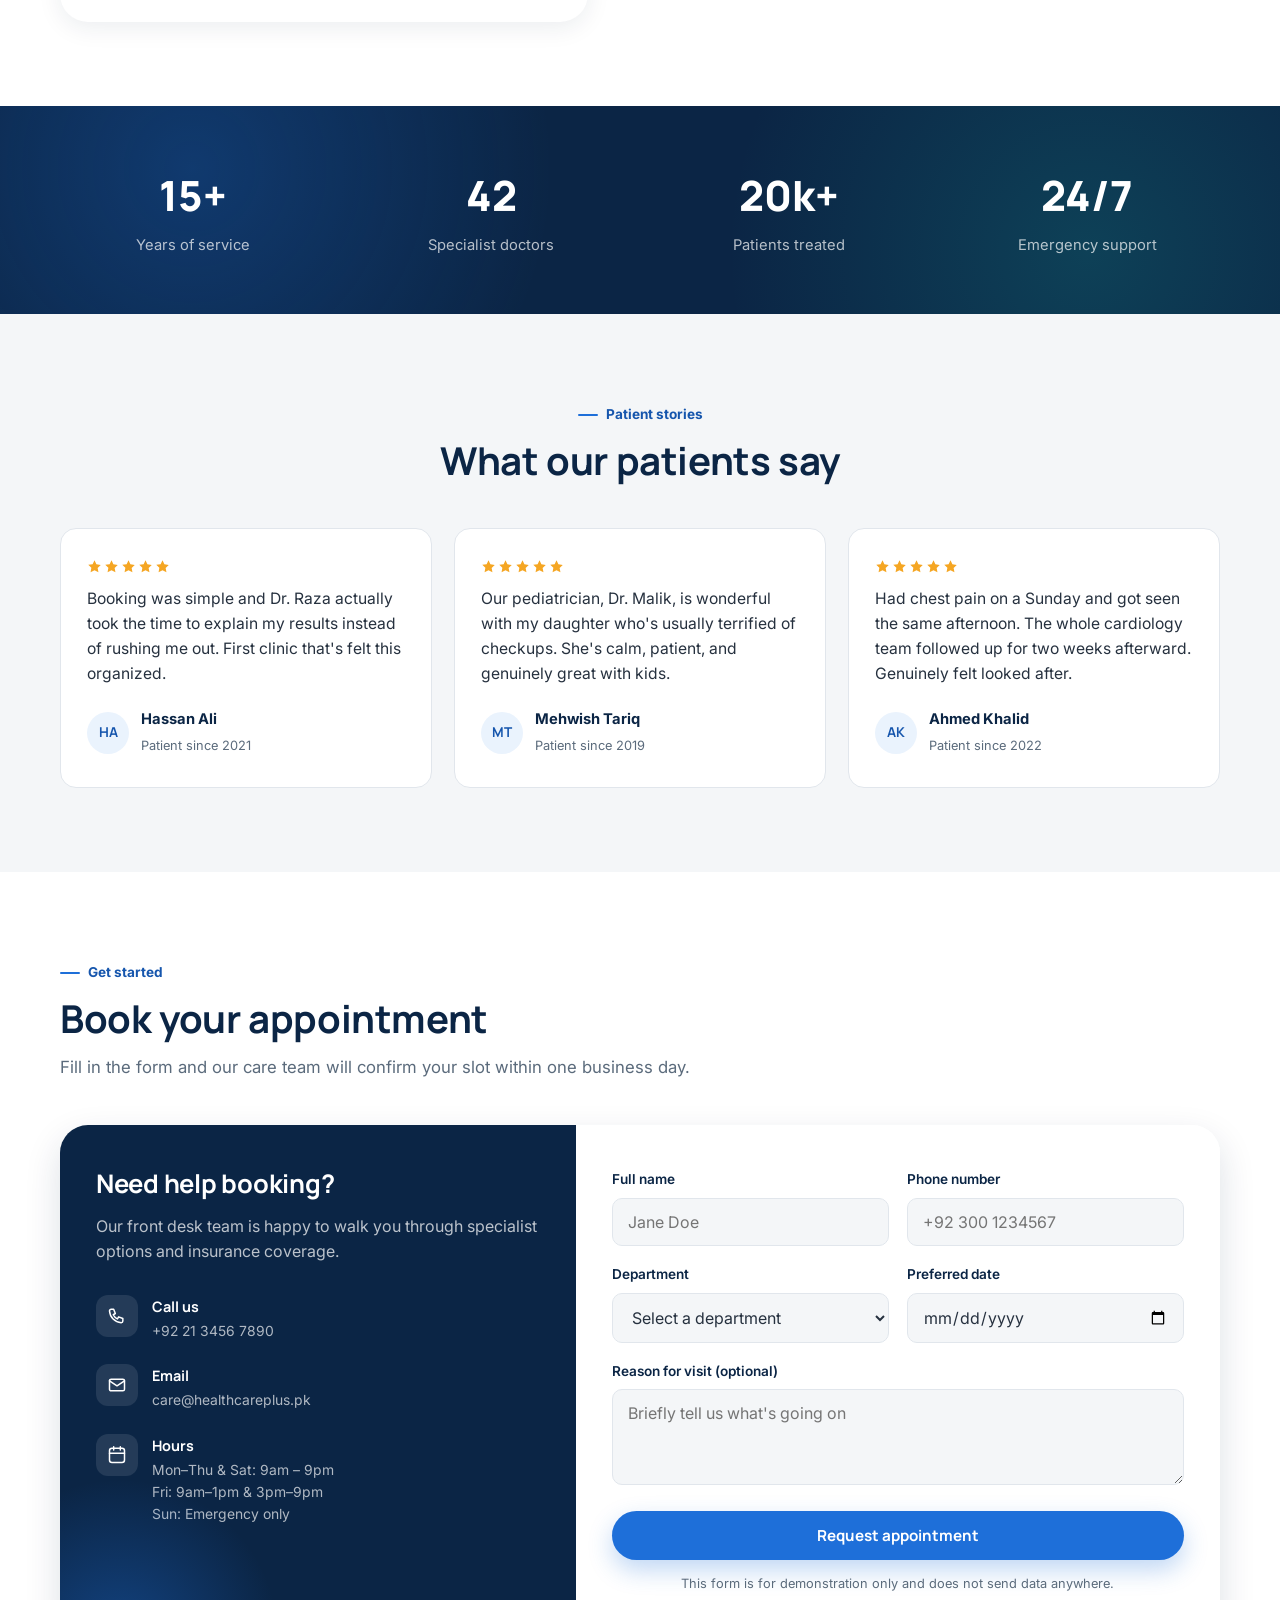
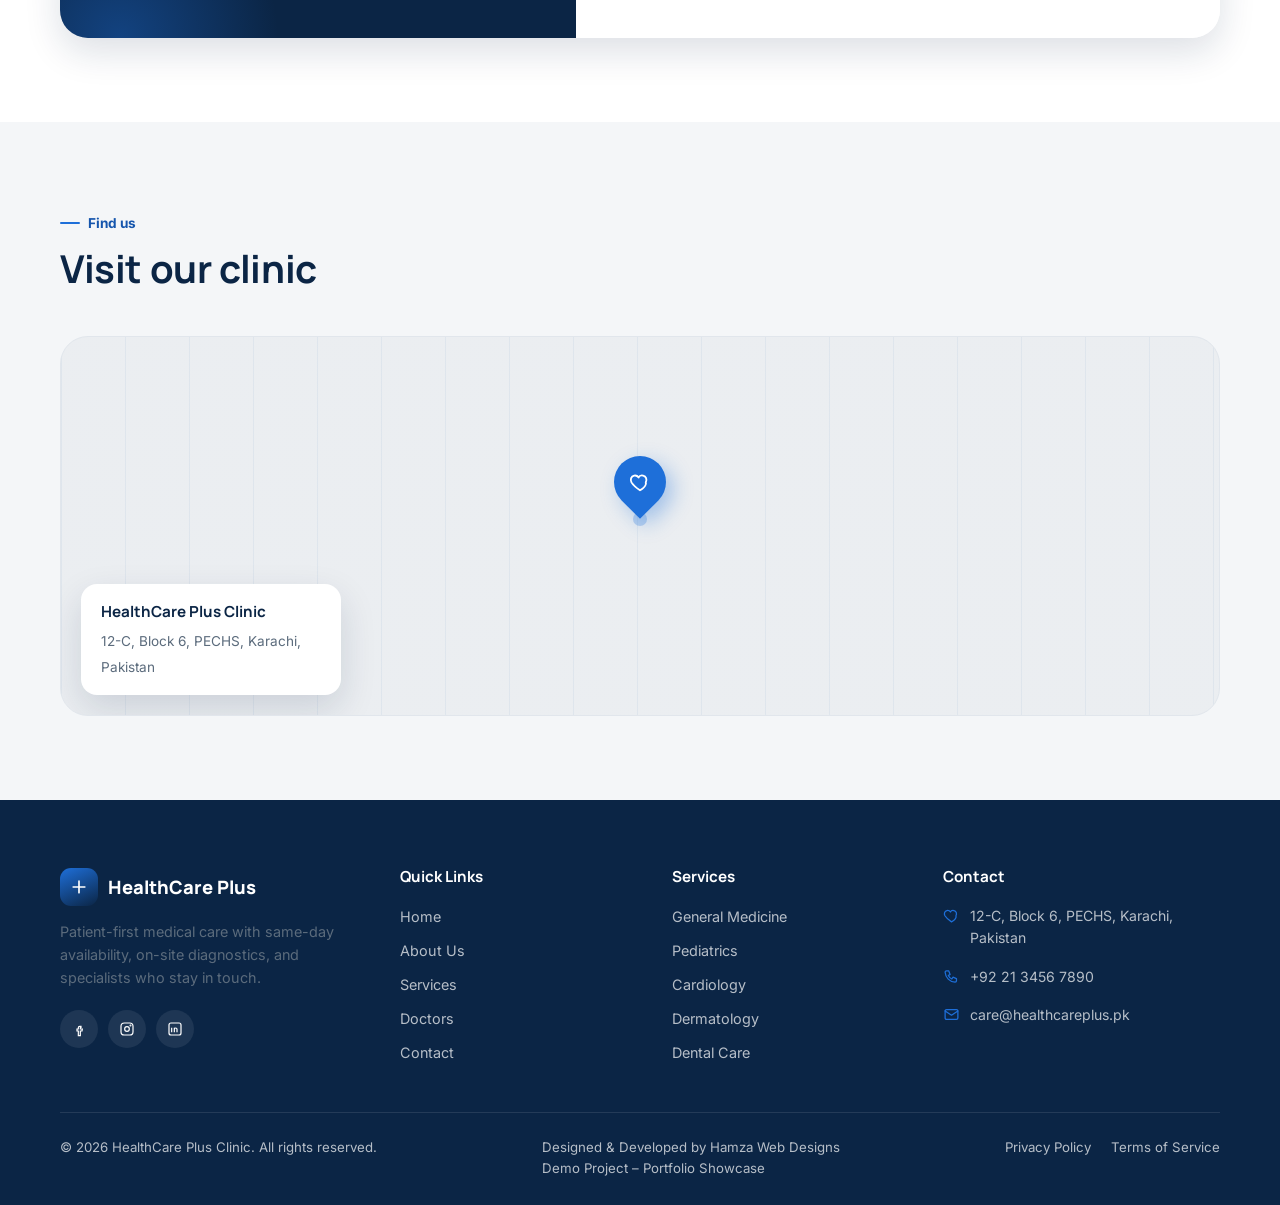
==== commit 9910053d: "Update index.html" ====
--- a/index.html
+++ b/index.html
@@ -410,7 +410,7 @@
     </div>
     <div class="footer-bottom">
       <span>© 2026 HealthCare Plus Clinic. All rights reserved.</span>
-      <p class="footer-copy">Designed & Developed by Hamza Web Designs <br> Demo Project – Portfolio Showcase</p>
+      <span>Designed & Developed by Hamza Web Designs <br> Demo Project – Portfolio Showcase</span>
       <div class="footer-bottom-links">
         <a href="#">Privacy Policy</a>
         <a href="#">Terms of Service</a>
